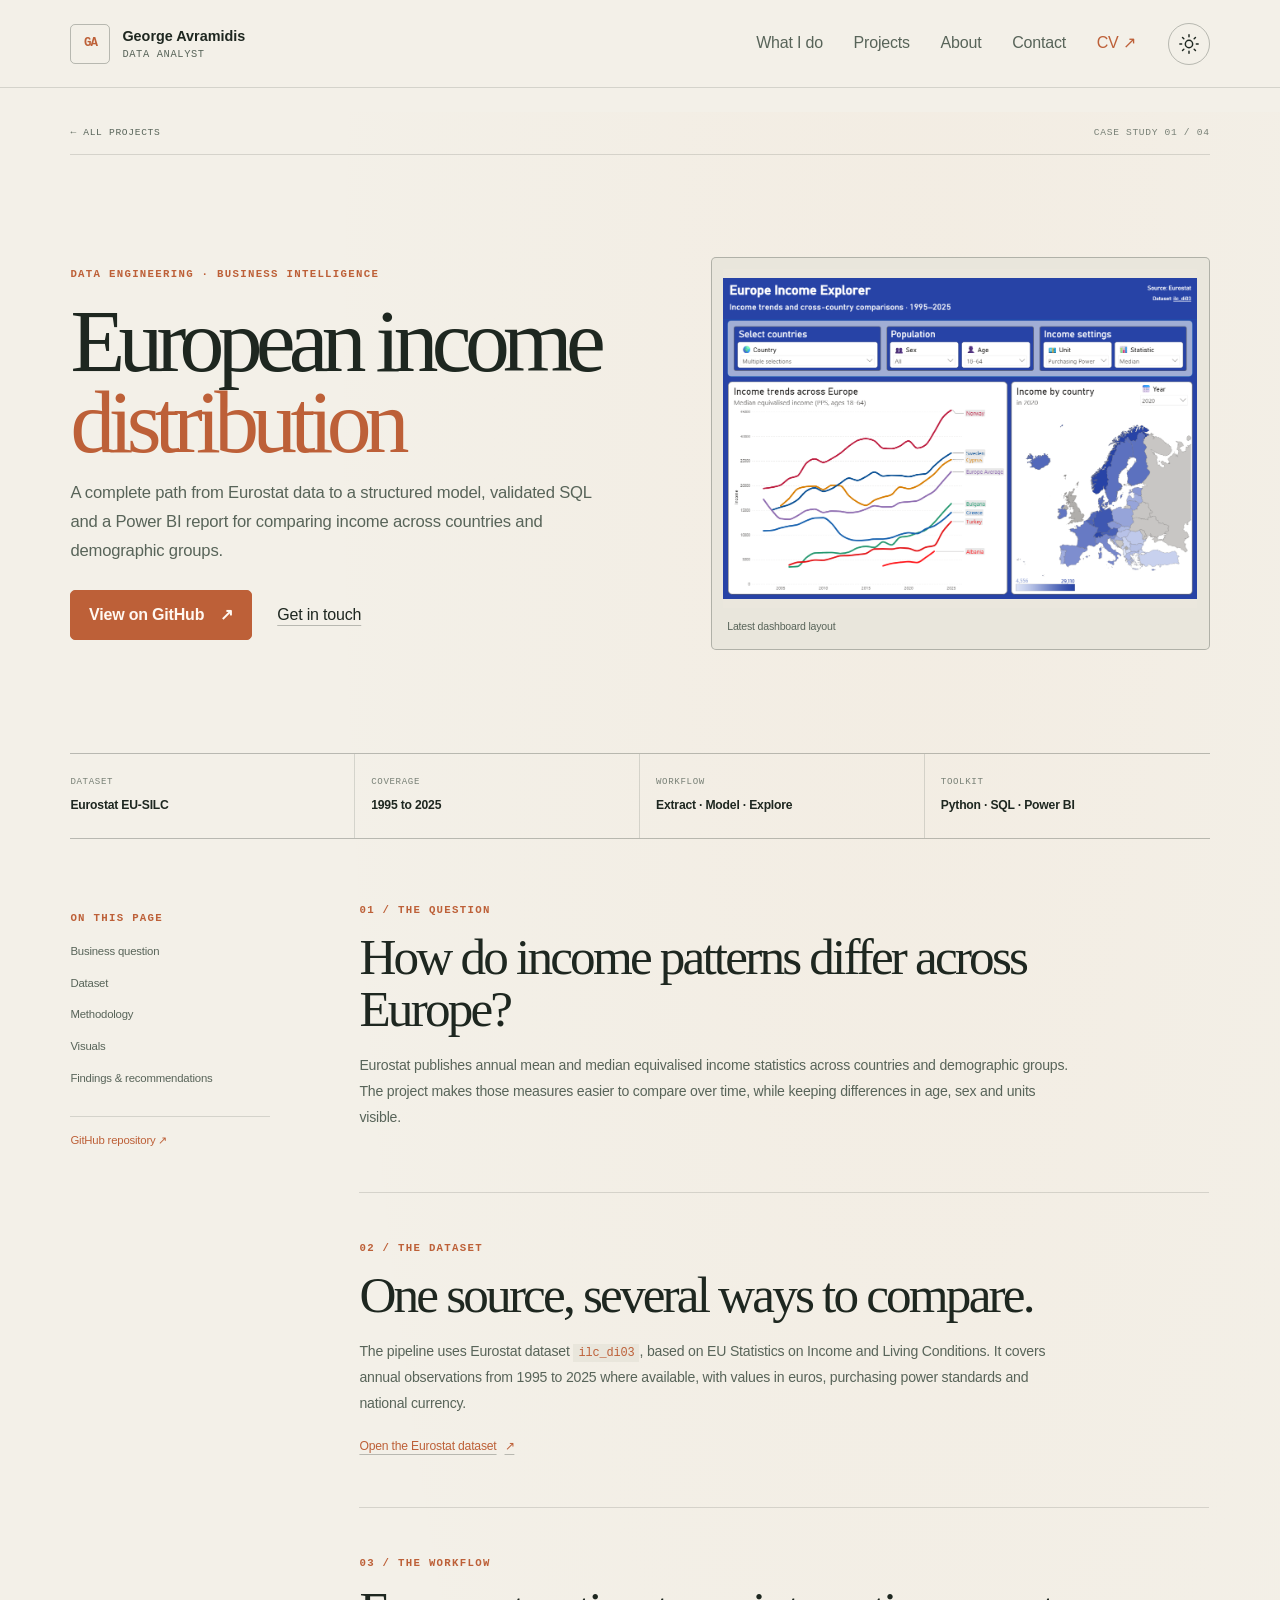
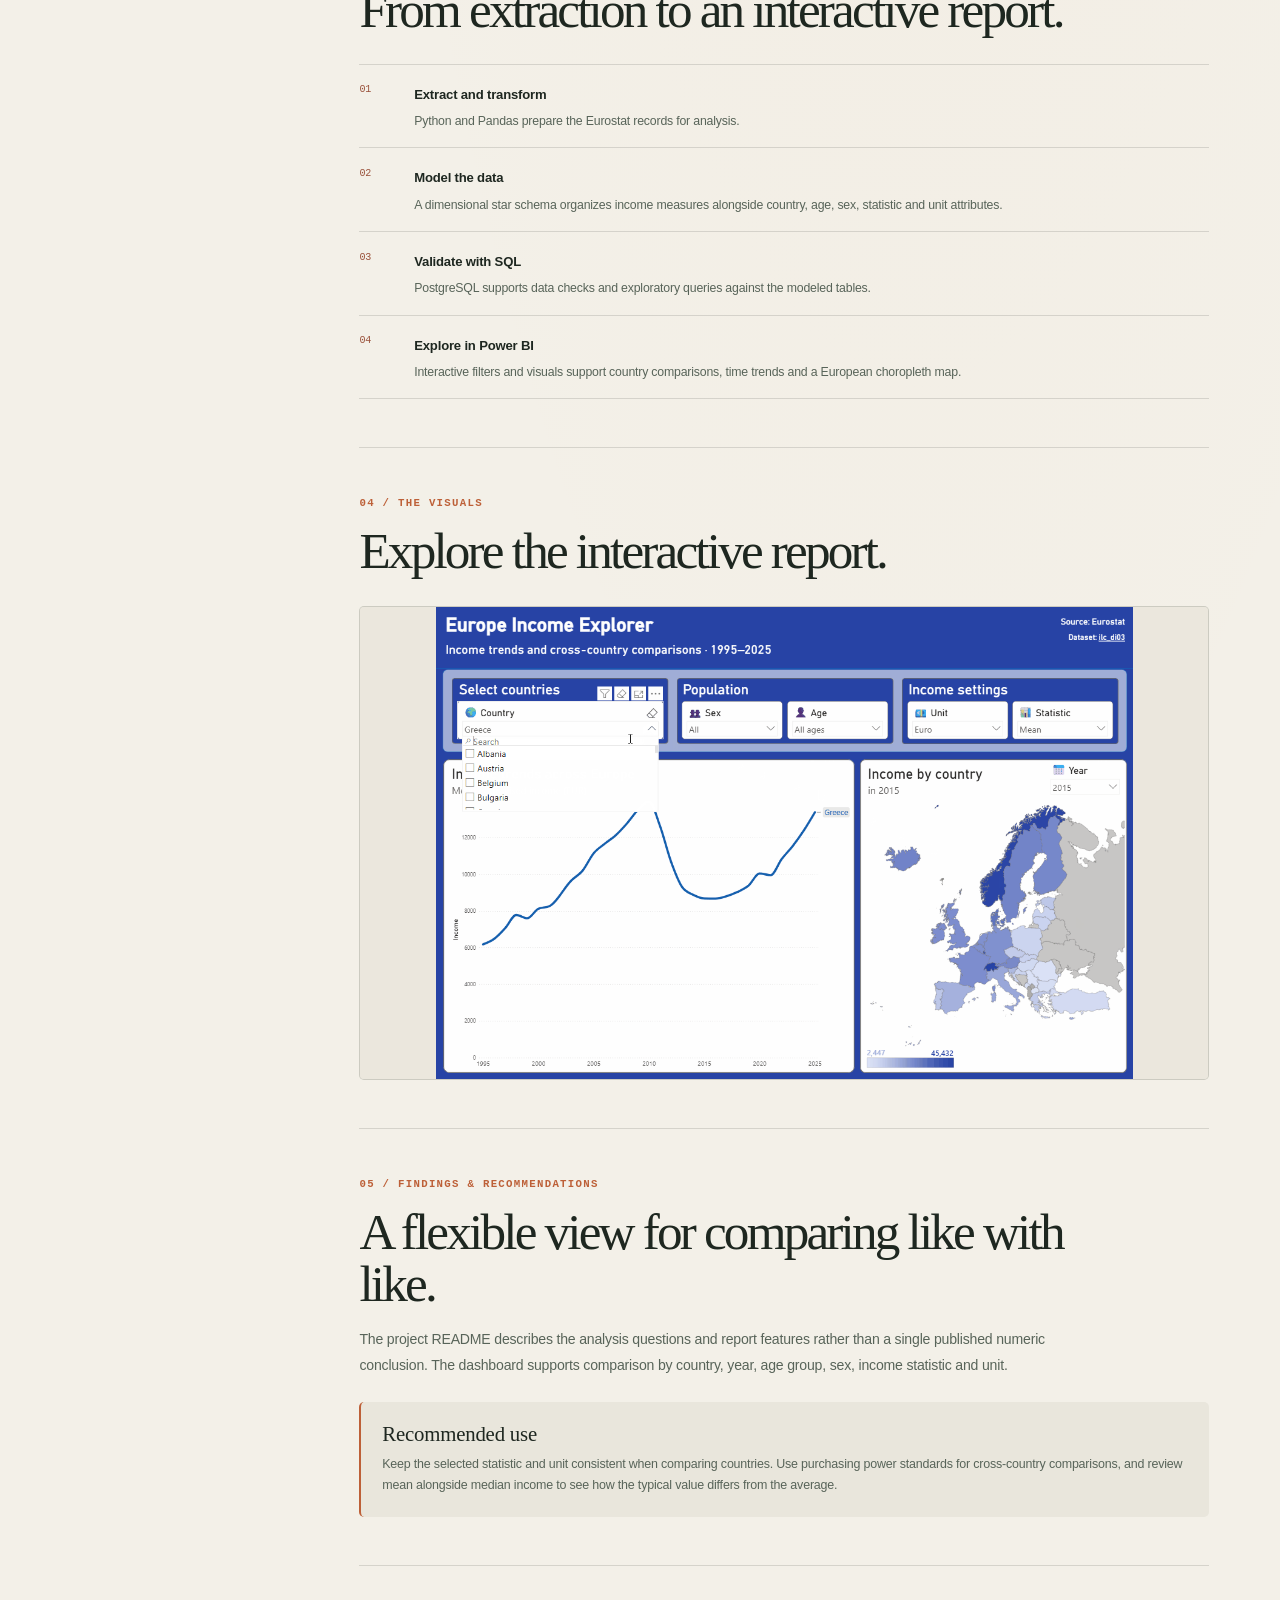
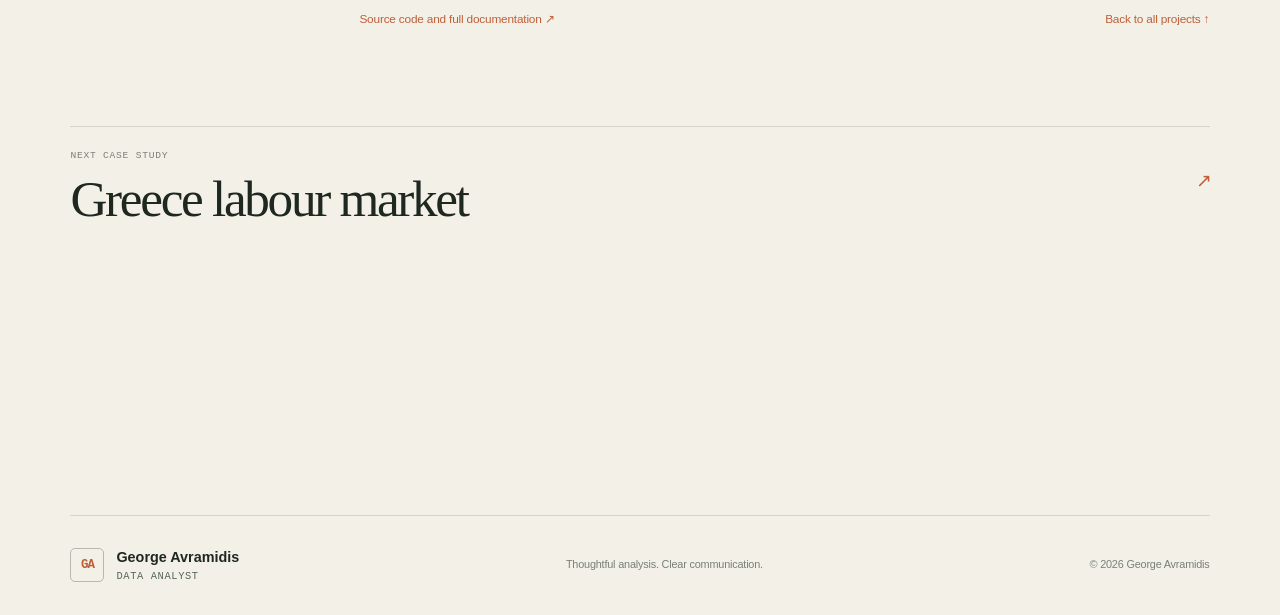
==== case-studies/eurostat-income-pipeline.html @ 1a84b3f6 "Standardize About section spacing" ====
<!doctype html>
<html lang="en" data-theme="dark">
<head>
  <meta charset="utf-8">
  <meta name="viewport" content="width=device-width, initial-scale=1">
  <meta name="theme-color" content="#151a17">
  <meta name="description" content="A Python, Pandas, PostgreSQL and Power BI workflow for exploring Eurostat income distribution data across Europe.">
  <title>European Income Distribution Pipeline | George Avramidis</title>
  <link rel="icon" href="../assets/favicon.svg?v=ga" type="image/svg+xml">
  <link rel="stylesheet" href="../styles.css?v=2026-11-26o">
  <script src="../script.js?v=2026-11-26c" defer></script>
</head>
<body>
  <a class="skip-link" href="#main">Skip to content</a>
  <header class="site-header">
    <a class="brand" href="../index.html" aria-label="George Avramidis home">
      <span class="brand-mark">GA</span><span class="brand-name">George Avramidis<span>Data Analyst</span></span>
    </a>
    <button class="nav-toggle" type="button" aria-expanded="false" aria-controls="site-nav" aria-label="Open navigation"><span></span><span></span></button>
    <nav class="site-nav" id="site-nav" aria-label="Main navigation">
      <a href="../index.html#what-i-do">What I do</a><a href="../index.html#projects">Projects</a><a href="../index.html#about">About</a><a href="../index.html#contact">Contact</a>
      <a class="nav-cv" href="../assets/George_Avramidis_CV.pdf?v=2026-11-26" target="_blank" rel="noopener">CV <span aria-hidden="true">↗</span></a>
    </nav>
    <button class="theme-toggle" type="button" aria-label="Switch to light theme" title="Switch theme"><svg class="theme-icon" viewBox="0 0 24 24" aria-hidden="true"><circle cx="12" cy="12" r="4"></circle><path d="M12 2v2m0 16v2M4.93 4.93l1.42 1.42m11.3 11.3 1.42 1.42M2 12h2m16 0h2M4.93 19.07l1.42-1.42m11.3-11.3 1.42-1.42"></path></svg></button>
  </header>
  <main id="main" class="case-page">
    <div class="case-crumb page-wrap"><a href="../index.html#projects">← All projects</a><span>Case study 01 / 04</span></div>
    <section class="case-hero page-wrap">
      <div class="case-title-block reveal">
        <p class="eyebrow">Data engineering · Business intelligence</p>
        <h1>European income<br><span>distribution</span></h1>
        <p class="case-deck">A complete path from Eurostat data to a structured model, validated SQL and a Power BI report for comparing income across countries and demographic groups.</p>
        <div class="hero-actions">
          <a class="button button-primary" href="https://github.com/GeorgeAvramidis/eurostat-income-pipeline" target="_blank" rel="noopener noreferrer">View on GitHub <span aria-hidden="true">↗</span></a>
          <a class="text-link" href="../index.html#contact">Get in touch</a>
        </div>
      </div>
      <figure class="case-cover reveal">
        <img src="../assets/projects/eurostat/dashboard-current.png" alt="Latest static version of the European income distribution Power BI dashboard">
        <figcaption>Latest dashboard layout</figcaption>
      </figure>
    </section>
    <div class="case-facts page-wrap reveal">
      <div><span>Dataset</span><strong>Eurostat EU-SILC</strong></div>
      <div><span>Coverage</span><strong>1995 to 2025</strong></div>
      <div><span>Workflow</span><strong>Extract · Model · Explore</strong></div>
      <div><span>Toolkit</span><strong>Python · SQL · Power BI</strong></div>
    </div>
    <div class="case-layout page-wrap">
      <aside class="case-sidebar">
        <p class="detail-label">On this page</p>
        <a href="#question">Business question</a><a href="#dataset">Dataset</a><a href="#method">Methodology</a><a href="#visuals">Visuals</a><a href="#findings">Findings &amp; recommendations</a>
        <a class="sidebar-github" href="https://github.com/GeorgeAvramidis/eurostat-income-pipeline" target="_blank" rel="noopener noreferrer">GitHub repository ↗</a>
      </aside>
      <div class="case-content">
        <section class="case-section" id="question">
          <p class="eyebrow">01 / The question</p>
          <h2>How do income patterns differ across Europe?</h2>
          <p>Eurostat publishes annual mean and median equivalised income statistics across countries and demographic groups. The project makes those measures easier to compare over time, while keeping differences in age, sex and units visible.</p>
        </section>
        <section class="case-section" id="dataset">
          <p class="eyebrow">02 / The dataset</p>
          <h2>One source, several ways to compare.</h2>
          <p>The pipeline uses Eurostat dataset <code>ilc_di03</code>, based on EU Statistics on Income and Living Conditions. It covers annual observations from 1995 to 2025 where available, with values in euros, purchasing power standards and national currency.</p>
          <a class="inline-source" href="https://ec.europa.eu/eurostat/databrowser/view/ilc_di03/default/table?lang=en" target="_blank" rel="noopener noreferrer">Open the Eurostat dataset <span aria-hidden="true">↗</span></a>
        </section>
        <section class="case-section" id="method">
          <p class="eyebrow">03 / The workflow</p>
          <h2>From extraction to an interactive report.</h2>
          <ol class="method-list">
            <li><span>01</span><div><strong>Extract and transform</strong><p>Python and Pandas prepare the Eurostat records for analysis.</p></div></li>
            <li><span>02</span><div><strong>Model the data</strong><p>A dimensional star schema organizes income measures alongside country, age, sex, statistic and unit attributes.</p></div></li>
            <li><span>03</span><div><strong>Validate with SQL</strong><p>PostgreSQL supports data checks and exploratory queries against the modeled tables.</p></div></li>
            <li><span>04</span><div><strong>Explore in Power BI</strong><p>Interactive filters and visuals support country comparisons, time trends and a European choropleth map.</p></div></li>
          </ol>
        </section>
        <section class="case-section" id="visuals">
          <p class="eyebrow">04 / The visuals</p>
          <h2>Explore the interactive report.</h2>
          <div class="visual-grid">
            <figure class="visual-card visual-wide"><img src="../assets/projects/eurostat/dashboard-exploration.gif" alt="Animated preview of the interactive Eurostat income dashboard" loading="lazy"><figcaption>Power BI dashboard preview</figcaption></figure>
          </div>
        </section>
        <section class="case-section" id="findings">
          <p class="eyebrow">05 / Findings &amp; recommendations</p>
          <h2>A flexible view for comparing like with like.</h2>
          <p>The project README describes the analysis questions and report features rather than a single published numeric conclusion. The dashboard supports comparison by country, year, age group, sex, income statistic and unit.</p>
          <div class="insight-box">
            <h3>Recommended use</h3>
            <p>Keep the selected statistic and unit consistent when comparing countries. Use purchasing power standards for cross-country comparisons, and review mean alongside median income to see how the typical value differs from the average.</p>
          </div>
        </section>
        <div class="case-end-links"><a href="https://github.com/GeorgeAvramidis/eurostat-income-pipeline" target="_blank" rel="noopener noreferrer">Source code and full documentation <span aria-hidden="true">↗</span></a><a href="../index.html#projects">Back to all projects <span aria-hidden="true">↑</span></a></div>
      </div>
    </div>
    <section class="case-next page-wrap"><span>Next case study</span><a href="greece-labour-market.html">Greece labour market <b aria-hidden="true">↗</b></a></section>
  </main>
  <footer class="site-footer page-wrap"><a class="brand brand-footer" href="../index.html"><span class="brand-mark">GA</span><span class="brand-name">George Avramidis<span>Data Analyst</span></span></a><p>Thoughtful analysis. Clear communication.</p><span>© <span data-current-year>2026</span> George Avramidis</span></footer>
</body>
</html>
---- styles.css ----
@charset "UTF-8";

:root {
  color-scheme: dark;
  --bg: #151a17;
  --bg-soft: #1c221e;
  --surface: #202722;
  --surface-hover: #27312b;
  --line: rgba(231, 237, 223, 0.13);
  --line-strong: rgba(231, 237, 223, 0.25);
  --text: #f0f1e8;
  --muted: #a8b0a7;
  --quiet: #747e75;
  --accent: #f0a16b;
  --accent-ink: #2a170e;
  --warm: #e7a188;
  --display: Georgia, "Times New Roman", serif;
  --body: Inter, "Segoe UI", Arial, sans-serif;
  --mono: "SFMono-Regular", Consolas, "Liberation Mono", monospace;
  --page-width: 1240px;
  --gutter: clamp(1.25rem, 5.5vw, 5.5rem);
  --radius: 5px;
}

html[data-theme="light"] {
  color-scheme: light;
  --bg: #f3f0e8;
  --bg-soft: #ebe7dd;
  --surface: #e9e6dc;
  --surface-hover: #dfded1;
  --line: rgba(31, 40, 33, 0.14);
  --line-strong: rgba(31, 40, 33, 0.28);
  --text: #1e2720;
  --muted: #586459;
  --quiet: #788076;
  --accent: #bd6038;
  --accent-ink: #fff8f1;
  --warm: #9a523b;
}

* {
  box-sizing: border-box;
}

html {
  scroll-behavior: smooth;
  scroll-padding-top: 5rem;
  background: var(--bg);
}

body {
  min-width: 320px;
  margin: 0;
  background:
    radial-gradient(ellipse at 72% 8%, rgba(240, 161, 107, 0.045), transparent 38rem),
    var(--bg);
  color: var(--text);
  font: 400 16px/1.65 var(--body);
  letter-spacing: -0.012em;
  transition: background-color 180ms ease, color 180ms ease;
}

body,
button,
a {
  -webkit-tap-highlight-color: transparent;
}

a {
  color: inherit;
  text-decoration: none;
}

button {
  color: inherit;
  font: inherit;
}

img {
  display: block;
  max-width: 100%;
}

::selection {
  background: var(--accent);
  color: var(--accent-ink);
}

:focus-visible {
  outline: 2px solid var(--accent);
  outline-offset: 4px;
}

.page-wrap {
  width: min(100% - var(--gutter) * 2, var(--page-width));
  margin-inline: auto;
}

.skip-link {
  position: fixed;
  z-index: 30;
  top: 0.75rem;
  left: 0.75rem;
  padding: 0.65rem 1rem;
  transform: translateY(-160%);
  background: var(--accent);
  color: var(--accent-ink);
  font-weight: 700;
}

.skip-link:focus {
  transform: translateY(0);
}

.site-header {
  position: absolute;
  z-index: 10;
  top: 0;
  left: 0;
  display: flex;
  width: 100%;
  min-height: 88px;
  align-items: center;
  justify-content: space-between;
  padding: 0 var(--gutter);
  border-bottom: 1px solid var(--line);
}

.brand {
  display: inline-flex;
  align-items: center;
  gap: 0.75rem;
}

.brand-mark {
  display: grid;
  width: 40px;
  height: 40px;
  place-items: center;
  border: 1px solid var(--line-strong);
  color: var(--accent);
  font: 700 0.78rem/1 var(--mono);
  letter-spacing: -0.08em;
}

.brand-name {
  display: grid;
  font-size: 0.9rem;
  font-weight: 650;
  line-height: 1.25;
  letter-spacing: 0;
}

.brand-name span {
  margin-top: 0.2rem;
  color: var(--muted);
  font: 0.65rem/1.2 var(--mono);
  letter-spacing: 0.06em;
  text-transform: uppercase;
}

.site-nav {
  display: flex;
  align-items: center;
  gap: clamp(1.2rem, 2.4vw, 2.4rem);
  margin-left: auto;
  margin-right: 2rem;
}

.site-nav a {
  color: var(--muted);
  font-size: 1rem;
  transition: color 140ms ease;
}

.site-nav a:hover,
.site-nav a:focus-visible {
  color: var(--text);
}

.site-nav .nav-cv {
  color: var(--accent);
}

.theme-toggle,
.nav-toggle {
  display: grid;
  width: 42px;
  height: 42px;
  flex: 0 0 auto;
  place-items: center;
  border: 1px solid var(--line-strong);
  border-radius: 50%;
  background: transparent;
  cursor: pointer;
}

.theme-icon {
  width: 22px;
  height: 22px;
  fill: none;
  stroke: var(--text);
  stroke-linecap: round;
  stroke-width: 1.6;
}

.nav-toggle {
  display: none;
}

.hero {
  position: relative;
  display: grid;
  min-height: min(850px, 100svh);
  grid-template-columns: 1.05fr 0.95fr;
  align-items: center;
  gap: clamp(2rem, 7vw, 7rem);
  padding-top: 112px;
  padding-bottom: 76px;
}

.hero-copy {
  position: relative;
  z-index: 1;
  padding-bottom: 1rem;
}

.eyebrow,
.detail-label {
  margin: 0;
  color: var(--accent);
  font: 600 0.67rem/1.4 var(--mono);
  letter-spacing: 0.12em;
  text-transform: uppercase;
}

.hero .eyebrow {
  display: flex;
  align-items: center;
  gap: 0.65rem;
  font-size: 12px;
  letter-spacing: 0.02em;
}

.status-dot {
  width: 7px;
  height: 7px;
  border-radius: 50%;
  background: var(--accent);
  box-shadow: 0 0 0 4px color-mix(in srgb, var(--accent) 16%, transparent);
}

h1,
h2,
h3,
p {
  margin-top: 0;
}

.hero h1 {
  margin: 1.2rem 0 0.7rem;
  font: 500 clamp(4.4rem, 9vw, 8.6rem)/0.84 var(--display);
  letter-spacing: -0.08em;
}

.hero h1 span {
  color: var(--accent);
}

.hero-role {
  margin: 1.5rem 0 1rem;
  color: var(--muted);
  font-size: 17px;
}

.hero-role span {
  padding-inline: 0.4rem;
  color: var(--quiet);
}

.hero-intro {
  max-width: 470px;
  margin-bottom: 1.75rem;
  color: var(--muted);
  font-size: 20px;
  line-height: 1.75;
}

.hero-actions {
  display: flex;
  align-items: center;
  gap: 1.6rem;
  flex-wrap: wrap;
}

.button {
  display: inline-flex;
  min-height: 48px;
  align-items: center;
  justify-content: center;
  gap: 1rem;
  padding: 0.7rem 1.1rem;
  border: 1px solid var(--accent);
  border-radius: var(--radius);
  font-size: 0.82rem;
  font-weight: 650;
  transition: transform 160ms ease, background-color 160ms ease;
}

.button:hover {
  transform: translateY(-2px);
}

.button-primary {
  background: var(--accent);
  color: var(--accent-ink);
}

.button-primary:hover {
  background: color-mix(in srgb, var(--accent) 88%, white);
}

.hero-actions .button,
.hero-actions .text-link {
  font-size: 16px;
}

.text-link {
  color: var(--text);
  font-size: 0.83rem;
  text-decoration: underline;
  text-decoration-color: var(--line-strong);
  text-underline-offset: 5px;
}

.text-link span {
  color: var(--accent);
}

.hero-meta {
  display: flex;
  align-items: center;
  gap: 0.8rem;
  margin-top: 3rem;
  color: var(--quiet);
  font: 14px/1 var(--mono);
  letter-spacing: 0.08em;
  text-transform: uppercase;
}

.hero-meta i {
  width: 3px;
  height: 3px;
  border-radius: 50%;
  background: var(--warm);
}

.hero-visual {
  width: min(100%, 500px);
  justify-self: end;
  margin: 1rem 0 0;
  padding: 0.75rem;
  border: 1px solid var(--line-strong);
  background: color-mix(in srgb, var(--surface) 78%, transparent);
}

.hero-visual-head,
.hero-visual figcaption {
  display: flex;
  min-height: 36px;
  align-items: center;
  justify-content: space-between;
  padding-inline: 0.55rem;
  color: var(--muted);
  font: 14px/1.3 var(--mono);
  letter-spacing: 0.07em;
}

.hero-image-link {
  position: relative;
  display: block;
  overflow: hidden;
  background: var(--bg-soft);
}

.hero-image-link img {
  width: 100%;
  aspect-ratio: 1.25 / 1;
  object-fit: contain;
  background: var(--bg-soft);
  filter: saturate(0.83);
  transition: transform 450ms ease;
}

.hero-image-link:hover img {
  transform: scale(1.025);
}

.image-index {
  position: absolute;
  bottom: 0.85rem;
  left: 0.85rem;
  padding: 0.4rem 0.55rem;
  background: rgba(21, 26, 23, 0.86);
  color: #f0f1e8;
  font: 14px/1.4 var(--mono);
  letter-spacing: 0.08em;
}

.hero-visual figcaption {
  min-height: 43px;
  font-family: var(--body);
  font-size: 14px;
  letter-spacing: 0;
}

.hero-visual figcaption a {
  color: var(--accent);
  font-size: 1rem;
}

.scroll-cue {
  position: absolute;
  bottom: 30px;
  left: 0;
  display: flex;
  align-items: center;
  gap: 0.85rem;
  color: var(--quiet);
  font: 14px/1 var(--mono);
  letter-spacing: 0.08em;
  text-transform: uppercase;
}

.scroll-cue span:last-child {
  color: var(--accent);
  font-size: 14px;
}

.section {
  padding-block: clamp(5rem, 10vw, 9rem);
  border-top: 1px solid var(--line);
}

.section-heading {
  display: grid;
  max-width: 780px;
  grid-template-columns: 0.55fr 1.45fr;
  align-items: start;
  column-gap: 2rem;
  margin-bottom: 3.5rem;
}

.section-heading .eyebrow {
  padding-top: 0.9rem;
}

.services-heading {
  display: block;
  max-width: 780px;
}

.services-heading .eyebrow {
  margin-bottom: 0.9rem;
  padding-top: 0;
  font-size: 12px;
}

.services-heading .section-lead {
  max-width: 520px;
  grid-column: auto;
  margin: 0.9rem 0 0;
  font-size: 20px;
}

.section-heading h2,
.about-intro h2,
.contact-copy h2 {
  margin: 0;
  font: 500 clamp(2.8rem, 5.7vw, 5.1rem)/0.98 var(--display);
  letter-spacing: -0.065em;
}

.section-lead {
  max-width: 410px;
  grid-column: 2;
  margin: 1.25rem 0 0;
  color: var(--muted);
  font-size: 0.92rem;
}

.services-grid {
  display: grid;
  grid-template-columns: repeat(4, 1fr);
}

.section-services {
  border-top: 0;
}

.service-card {
  min-height: 270px;
  padding: 1.35rem 1.25rem 1.1rem;
  border-right: 1px solid var(--line);
}

.service-card:first-child {
  padding-left: 0;
}

.service-card:last-child {
  border-right: 0;
  padding-right: 0;
}

.service-number {
  color: var(--warm);
  font: 0.75rem/1 var(--mono);
}

.service-card h3 {
  min-height: 4rem;
  margin: 2.1rem 0 0.85rem;
  font-size: 30px;
  font-weight: 600;
  line-height: 1.35;
  letter-spacing: -0.035em;
}

.service-card p {
  max-width: 250px;
  min-height: 7rem;
  margin-bottom: 1.2rem;
  color: var(--muted);
  font-size: 20px;
  line-height: 1.7;
}

.service-tools {
  display: inline-block;
  color: var(--quiet);
  font: 14px/1.5 var(--mono);
  letter-spacing: 0.03em;
  text-transform: uppercase;
}

.section-projects {
  position: relative;
  background: var(--bg-soft);
  padding: clamp(1rem, 4vw, 3.4rem);
  border-radius: var(--radius);
}

.project-heading {
  max-width: none;
  grid-template-columns: 1.2fr 0.8fr;
  align-items: end;
}

.project-heading .eyebrow {
  margin-bottom: 1rem;
  font-size: 12px;
}

.project-heading h2 {
  max-width: 740px;
}

.project-heading .section-lead {
  grid-column: auto;
  margin: 0 0 0.4rem auto;
  font-size: 20px;
}

.project-filters {
  display: flex;
  gap: 0.55rem;
  flex-wrap: wrap;
  margin-bottom: 1.8rem;
}

.filter-button {
  min-height: 37px;
  padding: 0.4rem 0.75rem;
  border: 1px solid var(--line-strong);
  border-radius: var(--radius);
  background: transparent;
  color: var(--muted);
  cursor: pointer;
  font-size: 16px;
  transition: color 140ms ease, border-color 140ms ease, background 140ms ease;
}

.filter-button:hover,
.filter-button.is-active {
  border-color: var(--accent);
  background: var(--accent);
  color: var(--accent-ink);
}

.filter-button span {
  margin-left: 0.45rem;
  opacity: 0.72;
  font: 16px/1 var(--mono);
}

.projects-grid {
  display: grid;
  grid-template-columns: repeat(2, minmax(0, 1fr));
  gap: 1.1rem;
}

.project-card {
  overflow: hidden;
  border: 1px solid var(--line);
  background: var(--bg);
  transition: border-color 180ms ease, transform 180ms ease;
}

.project-card:hover {
  transform: translateY(-3px);
  border-color: var(--line-strong);
}

.project-card[hidden] {
  display: none;
}

.project-image {
  position: relative;
  display: block;
  overflow: hidden;
  background: var(--surface);
}

.project-image img {
  width: 100%;
  aspect-ratio: 1.85 / 1;
  object-fit: contain;
  background: var(--bg-soft);
  filter: saturate(0.88);
  transition: transform 400ms ease, filter 400ms ease;
}

.project-image:hover img {
  transform: scale(1.03);
  filter: saturate(1);
}

.project-image-label {
  position: absolute;
  bottom: 0.75rem;
  left: 0.75rem;
  padding: 0.34rem 0.5rem;
  background: rgba(21, 26, 23, 0.87);
  color: #f0f1e8;
  font: 0.54rem/1.3 var(--mono);
  letter-spacing: 0.08em;
}

.project-card-body {
  padding: 1.25rem 1.35rem 1.35rem;
}

.project-kicker {
  display: flex;
  justify-content: space-between;
  gap: 1rem;
  color: var(--quiet);
  font: 12px/1.4 var(--mono);
  letter-spacing: 0.06em;
  text-transform: uppercase;
}

.project-kicker span:first-child {
  color: var(--warm);
}

.project-card h3 {
  margin: 1rem 0 0.45rem;
  font: 500 30px/1.12 var(--display);
  letter-spacing: -0.04em;
}

.project-card h3 a:hover,
.card-link:hover {
  color: var(--accent);
}

.project-card-body > p {
  max-width: 520px;
  min-height: 3.4rem;
  margin-bottom: 1rem;
  color: var(--muted);
  font-size: 17px;
  line-height: 1.7;
}

.tag-list {
  display: flex;
  gap: 0.4rem;
  flex-wrap: wrap;
}

.tag-list span {
  padding: 0.27rem 0.48rem;
  border: 1px solid var(--line);
  color: var(--muted);
  font: 14px/1.3 var(--mono);
}

.card-link {
  display: inline-flex;
  align-items: center;
  gap: 0.55rem;
  margin-top: 1.25rem;
  color: var(--text);
  font-size: 16px;
  font-weight: 600;
}

.card-link span {
  color: var(--accent);
}

.section-about {
  --about-spacing: clamp(1.5rem, 3vw, 2.5rem);
  display: grid;
  grid-template-columns: 0.95fr 1.05fr;
  column-gap: clamp(2rem, 7vw, 7rem);
  row-gap: var(--about-spacing);
}

.about-intro h2 {
  max-width: 490px;
  margin-top: 1.1rem;
  font-size: clamp(2.7rem, 5vw, 4.7rem);
}

.about-copy {
  max-width: 520px;
  padding-top: 2.3rem;
  text-align: left;
}

@media (min-width: 681px) {
  .about-copy {
    width: calc(100% + 10px);
    max-width: none;
    margin-left: -10px;
  }
}

.about-copy p {
  margin-bottom: 0.7rem;
  color: var(--muted);
  font-size: 20px;
  line-height: 1.65;
}

.about-copy .text-link {
  display: inline-block;
  margin-top: 0.35rem;
  margin-left: 0;
  font-size: 1rem;
}

.section-about .eyebrow,
.section-about .detail-label {
  font-size: 0.75rem;
}

.about-details {
  grid-column: 1 / -1;
  display: grid;
  grid-template-columns: 0.82fr 1.18fr;
  gap: 2rem;
  margin-top: 0;
  padding-top: var(--about-spacing);
  border-top: 1px solid var(--line-strong);
}

.detail-block h3 {
  margin: 0.7rem 0 0.4rem;
  font: 500 30px/1.2 var(--display);
}

.detail-block > p:not(.detail-label) {
  margin-bottom: 0.35rem;
  color: var(--muted);
  font-size: 20px;
}

.detail-block > p > span {
  margin-left: 0.5rem;
  color: var(--quiet);
}

.detail-note {
  max-width: 400px;
  margin-top: 0.6rem;
  line-height: 1.6;
}

.detail-block > .detail-note {
  margin-bottom: 0;
}

.credential-list {
  display: grid;
  gap: 0.6rem;
  margin: 0.7rem 0 0;
  padding: 0;
  list-style: none;
}

.credential-list li {
  display: flex;
  align-items: baseline;
  justify-content: space-between;
  gap: 0.8rem;
  padding-bottom: 0.5rem;
  border-bottom: 1px solid var(--line);
}

.credential-list a {
  font-size: 20px;
}

.credential-list a:hover {
  color: var(--accent);
}

.credential-list a span {
  color: var(--accent);
}

.credential-list small {
  flex: 0 0 auto;
  color: var(--quiet);
  font: 14px/1.4 var(--mono);
  text-transform: uppercase;
}

.skills-strip {
  grid-column: 1 / -1;
  display: grid;
  grid-template-columns: 0.82fr 1.18fr;
  gap: 1.5rem;
  margin-top: 0;
  padding: 1.5rem;
  border: 1px solid var(--line);
  background: var(--bg-soft);
}

.skills-strip h3 {
  max-width: 360px;
  margin: 0.6rem 0 0;
  font: 500 30px/1.15 var(--display);
}

.skills-columns {
  display: grid;
  grid-template-columns: repeat(2, 1fr);
  gap: 0.9rem 1.25rem;
}

.skills-columns div {
  display: grid;
  gap: 0.3rem;
  align-content: start;
}

.skills-columns strong {
  color: var(--text);
  font-size: 25px;
}

.skills-columns span {
  color: var(--muted);
  font-size: 20px;
  line-height: 1.5;
}

.contact-panel {
  display: grid;
  grid-template-columns: 1fr 0.8fr;
  gap: clamp(2rem, 8vw, 8rem);
  padding-block: clamp(4rem, 8vw, 7.5rem);
  border-top: 1px solid var(--line);
}

.contact-copy h2 {
  max-width: 580px;
  margin: 1rem 0 1.8rem;
}

.contact-links {
  align-self: end;
}

.contact-links a {
  display: grid;
  grid-template-columns: 84px 1fr auto;
  gap: 0.8rem;
  align-items: center;
  padding: 0.8rem 0;
  border-bottom: 1px solid var(--line);
}

.contact-links a:first-child {
  border-top: 1px solid var(--line);
}

.contact-links a > span:first-child {
  color: var(--quiet);
  font: 0.59rem/1.4 var(--mono);
  letter-spacing: 0.06em;
  text-transform: uppercase;
}

.contact-label {
  display: inline-flex;
  align-items: center;
  gap: 0.4rem;
}

.contact-icon {
  width: 15px;
  height: 15px;
  flex: 0 0 15px;
  color: var(--accent);
}

.contact-links strong {
  overflow-wrap: anywhere;
  font-size: 0.75rem;
  font-weight: 550;
}

.contact-links a > span:last-child {
  color: var(--accent);
  font-size: 0.85rem;
}

.site-footer {
  display: flex;
  min-height: 100px;
  align-items: center;
  justify-content: space-between;
  gap: 1rem;
  margin-top: 14rem;
  border-top: 1px solid var(--line);
}

.brand-footer .brand-mark {
  width: 34px;
  height: 34px;
}

.site-footer > p,
.site-footer > span {
  margin: 0;
  color: var(--quiet);
  font-size: 0.68rem;
}

.case-crumb {
  display: flex;
  align-items: center;
  justify-content: space-between;
  gap: 1rem;
  margin-top: 112px;
  padding-block: 0.85rem;
  border-bottom: 1px solid var(--line);
  color: var(--quiet);
  font: 0.6rem/1.5 var(--mono);
  letter-spacing: 0.07em;
  text-transform: uppercase;
}

.case-crumb a {
  color: var(--muted);
}

.case-crumb a:hover {
  color: var(--accent);
}

.case-hero {
  display: grid;
  grid-template-columns: 1.05fr 0.95fr;
  align-items: center;
  gap: clamp(2rem, 7vw, 7rem);
  padding-block: clamp(3.5rem, 8vw, 7rem);
}

.case-title-block h1 {
  margin: 1.2rem 0 1rem;
  font: 500 clamp(3.5rem, 7vw, 6.4rem)/0.9 var(--display);
  letter-spacing: -0.075em;
}

.case-title-block h1 span {
  color: var(--accent);
}

.case-deck {
  max-width: 540px;
  margin-bottom: 1.5rem;
  color: var(--muted);
  font-size: clamp(0.95rem, 1.3vw, 1.1rem);
  line-height: 1.75;
}

.case-cover {
  margin: 0;
  padding: 0.7rem;
  border: 1px solid var(--line-strong);
  background: var(--surface);
}

.case-cover img {
  width: 100%;
  aspect-ratio: 1.4 / 1;
  object-fit: contain;
  background: var(--bg-soft);
}

.case-cover figcaption {
  padding: 0.65rem 0.25rem 0.15rem;
  color: var(--muted);
  font-size: 0.66rem;
}

.case-facts {
  display: grid;
  grid-template-columns: repeat(4, 1fr);
  border-top: 1px solid var(--line-strong);
  border-bottom: 1px solid var(--line-strong);
}

.case-facts div {
  display: grid;
  min-height: 84px;
  align-content: center;
  gap: 0.35rem;
  padding: 0.9rem 1rem;
  border-right: 1px solid var(--line);
}

.case-facts div:first-child {
  padding-left: 0;
}

.case-facts div:last-child {
  border-right: 0;
}

.case-facts span {
  color: var(--quiet);
  font: 0.57rem/1.4 var(--mono);
  letter-spacing: 0.07em;
  text-transform: uppercase;
}

.case-facts strong {
  font-size: 0.76rem;
  font-weight: 560;
}

.case-layout {
  display: grid;
  grid-template-columns: minmax(150px, 0.38fr) minmax(0, 1.62fr);
  gap: clamp(2rem, 7vw, 7rem);
  padding-block: 4rem 6rem;
}

.case-sidebar {
  position: sticky;
  top: 2rem;
  display: grid;
  align-content: start;
  gap: 0.8rem;
  height: fit-content;
  padding-top: 0.5rem;
}

.case-sidebar .detail-label {
  margin-bottom: 0.25rem;
}

.case-sidebar a {
  color: var(--muted);
  font-size: 0.71rem;
}

.case-sidebar a:hover {
  color: var(--accent);
}

.case-sidebar .sidebar-github {
  margin-top: 1rem;
  padding-top: 0.9rem;
  border-top: 1px solid var(--line);
  color: var(--accent);
}

.case-content {
  min-width: 0;
  max-width: 850px;
}

.case-section {
  padding-bottom: 3rem;
  margin-bottom: 3rem;
  border-bottom: 1px solid var(--line);
  scroll-margin-top: 2rem;
}

.case-section:last-of-type {
  margin-bottom: 2rem;
}

.case-section > .eyebrow {
  margin-bottom: 0.85rem;
}

.case-section h2 {
  max-width: 720px;
  margin-bottom: 1rem;
  font: 500 clamp(2rem, 4vw, 3.5rem)/1.02 var(--display);
  letter-spacing: -0.055em;
}

.case-section > p:not(.eyebrow) {
  max-width: 720px;
  color: var(--muted);
  font-size: 0.88rem;
  line-height: 1.85;
}

.case-section code {
  padding: 0.12rem 0.32rem;
  background: var(--surface);
  color: var(--accent);
  font: 0.85em var(--mono);
}

.inline-source {
  display: inline-flex;
  align-items: center;
  gap: 0.5rem;
  margin-top: 0.4rem;
  color: var(--accent);
  font-size: 0.76rem;
  text-decoration: underline;
  text-decoration-color: var(--line-strong);
  text-underline-offset: 4px;
}

.method-list {
  display: grid;
  gap: 0;
  margin: 1.7rem 0 0;
  padding: 0;
  border-top: 1px solid var(--line);
  list-style: none;
}

.method-list li {
  display: grid;
  grid-template-columns: 42px 1fr;
  gap: 0.8rem;
  padding: 1rem 0;
  border-bottom: 1px solid var(--line);
}

.method-list li > span {
  padding-top: 0.1rem;
  color: var(--warm);
  font: 0.63rem/1.5 var(--mono);
}

.method-list strong {
  font-size: 0.82rem;
}

.method-list p {
  margin: 0.25rem 0 0;
  color: var(--muted);
  font-size: 0.77rem;
  line-height: 1.65;
}

.visual-grid {
  display: grid;
  grid-template-columns: repeat(2, minmax(0, 1fr));
  gap: 0.85rem;
  margin-top: 1.8rem;
}

.visual-card {
  min-width: 0;
  overflow: hidden;
  margin: 0;
  border: 1px solid var(--line);
  background: var(--surface);
}

.visual-card img {
  width: 100%;
  height: 100%;
  max-height: 420px;
  aspect-ratio: 1.55 / 1;
  object-fit: contain;
  background: var(--bg-soft);
}

.visual-card figcaption {
  padding: 0.6rem 0.7rem;
  border-top: 1px solid var(--line);
  color: var(--muted);
  font-size: 0.65rem;
}

.visual-wide {
  grid-column: 1 / -1;
}

.visual-wide img {
  aspect-ratio: 1.95 / 1;
  max-height: 500px;
}

.icon-strip {
  display: flex;
  align-items: center;
  justify-content: center;
  gap: clamp(1rem, 4vw, 3rem);
  margin-top: 1rem;
  padding: 1.2rem;
  border: 1px solid var(--line);
  background: var(--surface);
}

.icon-strip img {
  width: clamp(42px, 8vw, 78px);
  height: clamp(42px, 8vw, 78px);
  object-fit: contain;
}

.insight-box {
  margin-top: 1.5rem;
  padding: 1.2rem 1.3rem;
  border-left: 2px solid var(--accent);
  background: var(--surface);
}

.insight-box h3 {
  margin-bottom: 0.45rem;
  font: 500 1.3rem/1.2 var(--display);
}

.insight-box p {
  margin-bottom: 0;
  color: var(--muted);
  font-size: 0.78rem;
  line-height: 1.75;
}

.metric-pair {
  display: grid;
  overflow: hidden;
  grid-template-columns: repeat(2, 1fr);
  gap: 1px;
  margin: 1.7rem 0;
  border: 1px solid var(--line);
  background: var(--line);
}

.metric-pair div {
  display: grid;
  gap: 0.5rem;
  padding: 1.25rem;
  background: var(--bg);
}

.metric-pair strong {
  color: var(--accent);
  font: 500 clamp(2.4rem, 5vw, 4rem)/1 var(--display);
  letter-spacing: -0.06em;
}

.metric-pair span {
  max-width: 240px;
  color: var(--muted);
  font-size: 0.7rem;
  line-height: 1.6;
}

.metric-triple {
  grid-template-columns: repeat(3, 1fr);
}

.metric-triple strong {
  font-size: clamp(1.8rem, 3.5vw, 2.8rem);
}

.brand-mark,
.hero-visual,
.project-card,
.project-image-label,
.tag-list span,
.skills-strip,
.site-nav,
.case-cover,
.visual-card,
.icon-strip,
.insight-box,
.metric-pair {
  border-radius: var(--radius);
}

.case-end-links {
  display: flex;
  justify-content: space-between;
  gap: 1rem;
  flex-wrap: wrap;
  padding-top: 0.8rem;
}

.case-end-links a {
  color: var(--accent);
  font-size: 0.74rem;
}

.case-next {
  display: grid;
  gap: 0.55rem;
  padding-block: 1.4rem 4rem;
  border-top: 1px solid var(--line);
}

.case-next > span {
  color: var(--quiet);
  font: 0.6rem/1.4 var(--mono);
  letter-spacing: 0.08em;
  text-transform: uppercase;
}

.case-next a {
  display: flex;
  justify-content: space-between;
  gap: 1rem;
  font: 500 clamp(1.8rem, 4vw, 3.4rem)/1.08 var(--display);
  letter-spacing: -0.045em;
}

.case-next a:hover {
  color: var(--accent);
}

.case-next b {
  color: var(--accent);
  font: 400 1.2rem/1 var(--body);
}

.sr-only {
  position: absolute;
  width: 1px;
  height: 1px;
  overflow: hidden;
  clip: rect(0, 0, 0, 0);
  white-space: nowrap;
  clip-path: inset(50%);
}

.reveal {
  opacity: 0;
  transform: translateY(18px);
  transition: opacity 550ms ease, transform 550ms ease;
}

.reveal.is-visible {
  opacity: 1;
  transform: none;
}

@media (max-width: 900px) {
  :root {
    --gutter: clamp(1.2rem, 4vw, 2.5rem);
  }

  .site-header {
    min-height: 76px;
  }

  .site-nav {
    gap: 1.2rem;
    margin-right: 1.2rem;
  }

  .hero {
    min-height: 730px;
    gap: 2.5rem;
  }

  .hero h1 {
    font-size: clamp(4.2rem, 10vw, 6.8rem);
  }

  .services-grid {
    grid-template-columns: repeat(2, 1fr);
  }

  .service-card {
    min-height: 240px;
    border-bottom: 0;
  }

  .service-card:nth-child(2) {
    border-right: 0;
    padding-right: 0;
  }

  .service-card:nth-child(3) {
    padding-left: 0;
  }

  .service-card:nth-child(n + 3) {
    border-bottom: 0;
  }

  .service-card p {
    min-height: 5.6rem;
  }

  .case-hero {
    gap: 2.5rem;
  }

  .case-layout {
    grid-template-columns: minmax(130px, 0.42fr) minmax(0, 1.58fr);
    gap: 2.2rem;
  }
}

@media (max-width: 680px) {
  :root {
    --gutter: 1.15rem;
  }

  body {
    font-size: 15px;
  }

  .site-header {
    position: absolute;
    min-height: 70px;
  }

  .brand-mark {
    width: 35px;
    height: 35px;
  }

  .brand-name {
    font-size: 0.78rem;
  }

  .nav-toggle {
    display: flex;
    width: 40px;
    height: 40px;
    flex-direction: column;
    justify-content: center;
    gap: 5px;
    margin-left: auto;
    border: 0;
  }

  .nav-toggle span {
    width: 19px;
    height: 1px;
    background: var(--text);
    transition: transform 160ms ease;
  }

  .nav-toggle[aria-expanded="true"] span:first-child {
    transform: translateY(3px) rotate(45deg);
  }

  .nav-toggle[aria-expanded="true"] span:last-child {
    transform: translateY(-3px) rotate(-45deg);
  }

  .theme-toggle {
    width: 37px;
    height: 37px;
    margin-left: 0.35rem;
  }

  .site-nav {
    position: absolute;
    top: 69px;
    right: var(--gutter);
    left: var(--gutter);
    display: none;
    align-items: stretch;
    gap: 0;
    margin: 0;
    padding: 0.45rem 1rem;
    border: 1px solid var(--line-strong);
    background: var(--bg-soft);
  }

  .site-nav.is-open {
    display: grid;
  }

  .site-nav a {
    padding: 0.8rem 0;
    border-bottom: 1px solid var(--line);
  }

  .site-nav a:last-child {
    border-bottom: 0;
  }

  .hero {
    min-height: unset;
    grid-template-columns: 1fr;
    gap: 2.4rem;
    padding-top: 130px;
    padding-bottom: 72px;
  }

  .hero h1 {
    margin-top: 1.1rem;
    font-size: clamp(4.4rem, 18vw, 7.4rem);
  }

  .hero-intro {
    max-width: 540px;
  }

  .hero-meta {
    margin-top: 2rem;
  }

  .hero-visual {
    width: 100%;
    justify-self: stretch;
    margin: 0;
  }

  .hero-image-link img {
    aspect-ratio: 1.2 / 1;
  }

  .scroll-cue {
    bottom: 22px;
  }

  .section {
    padding-block: 4.5rem;
  }

  .section-heading,
  .project-heading {
    display: block;
    margin-bottom: 2.2rem;
  }

  .section-heading .eyebrow {
    margin-bottom: 0.8rem;
    padding: 0;
  }

  .section-heading h2,
  .about-intro h2,
  .contact-copy h2 {
    font-size: clamp(2.8rem, 13vw, 4rem);
  }

  .section-lead,
  .project-heading .section-lead {
    margin: 0.9rem 0 0;
    font-size: 0.84rem;
  }

  .project-heading .section-lead {
    font-size: 20px;
  }

  .services-grid {
    grid-template-columns: 1fr;
  }

  .service-card,
  .service-card:first-child,
  .service-card:nth-child(3),
  .service-card:last-child {
    min-height: 0;
    padding: 1.2rem 0;
    border-right: 0;
    border-bottom: 0;
  }

  .service-card h3 {
    min-height: 0;
    margin: 1rem 0 0.5rem;
  }

  .service-card p {
    max-width: 470px;
    min-height: 0;
    margin-bottom: 0.8rem;
  }

  .projects-grid {
    grid-template-columns: 1fr;
    gap: 0.9rem;
  }

  .project-card-body {
    padding: 1rem;
  }

  .project-card-body > p {
    min-height: 0;
  }

  .section-about {
    --about-spacing: 1.2rem;
    grid-template-columns: 1fr;
    gap: var(--about-spacing);
  }

  .about-copy {
    padding-top: 0;
  }

  .about-details,
  .skills-strip {
    grid-column: 1;
    grid-template-columns: 1fr;
    gap: 1.25rem;
  }

  .skills-strip {
    margin-top: 0;
    padding: 1.25rem;
  }

  .skills-columns {
    grid-template-columns: 1fr;
    gap: 0.75rem;
  }

  .contact-panel {
    grid-template-columns: 1fr;
    gap: 2.6rem;
    padding-block: 4rem;
  }

  .section-projects {
    padding: clamp(1rem, 4vw, 3.4rem);
  }

  .contact-links a {
    grid-template-columns: 96px minmax(0, 1fr) auto;
    gap: 0.5rem;
  }

  .site-footer {
    min-height: 130px;
    flex-wrap: wrap;
    justify-content: flex-start;
    margin-top: 4rem;
    padding-block: 1.2rem;
  }

  .site-footer > p {
    display: none;
  }

  .site-footer > span {
    margin-left: auto;
  }

  .case-crumb {
    margin-top: 91px;
    font-size: 0.52rem;
  }

  .case-hero {
    grid-template-columns: 1fr;
    gap: 2rem;
    padding-block: 3.3rem 2.6rem;
  }

  .case-title-block h1 {
    font-size: clamp(3.3rem, 14vw, 5.2rem);
  }

  .case-cover img {
    aspect-ratio: 1.28 / 1;
  }

  .case-facts {
    grid-template-columns: repeat(2, 1fr);
  }

  .case-facts div:nth-child(2) {
    border-right: 0;
  }

  .case-facts div:nth-child(n + 3) {
    border-top: 1px solid var(--line);
  }

  .case-facts div:first-child {
    padding-left: 0.6rem;
  }

  .case-layout {
    grid-template-columns: 1fr;
    gap: 2.5rem;
    padding-block: 2.5rem 4rem;
  }

  .case-sidebar {
    position: static;
    display: flex;
    align-items: center;
    gap: 0.65rem 1rem;
    flex-wrap: wrap;
    padding: 0 0 1rem;
    border-bottom: 1px solid var(--line);
  }

  .case-sidebar .detail-label {
    width: 100%;
  }

  .case-sidebar a {
    font-size: 0.65rem;
  }

  .case-sidebar .sidebar-github {
    margin-top: 0;
    padding: 0;
    border: 0;
  }

  .case-section {
    padding-bottom: 2.2rem;
    margin-bottom: 2.2rem;
  }
}

@media (max-width: 420px) {
  .visual-grid,
  .metric-pair,
  .metric-triple {
    grid-template-columns: 1fr;
  }

  .visual-wide {
    grid-column: auto;
  }

  .case-facts strong {
    font-size: 0.69rem;
  }
}

@media (prefers-reduced-motion: reduce) {
  html {
    scroll-behavior: auto;
  }

  *,
  *::before,
  *::after {
    scroll-behavior: auto !important;
    animation-duration: 0.01ms !important;
    animation-iteration-count: 1 !important;
    transition-duration: 0.01ms !important;
  }

  .reveal {
    opacity: 1;
    transform: none;
  }
}
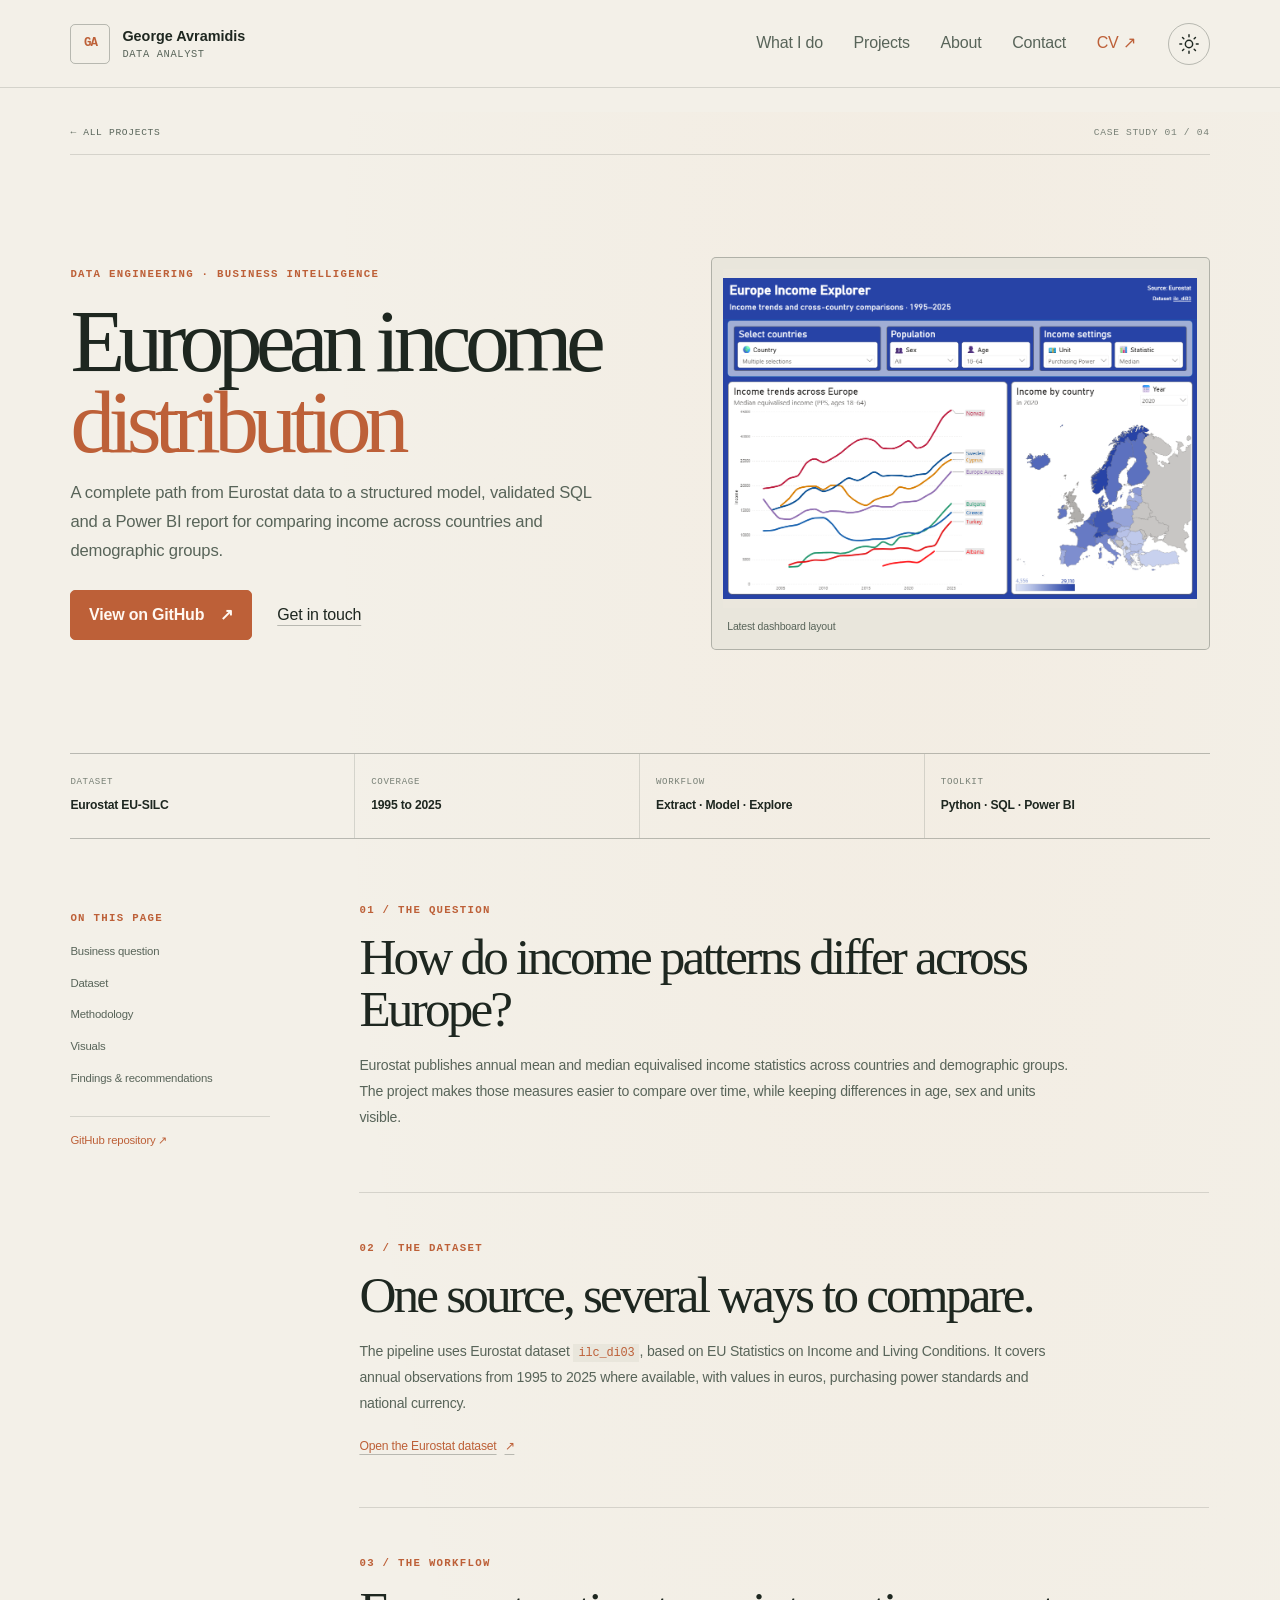
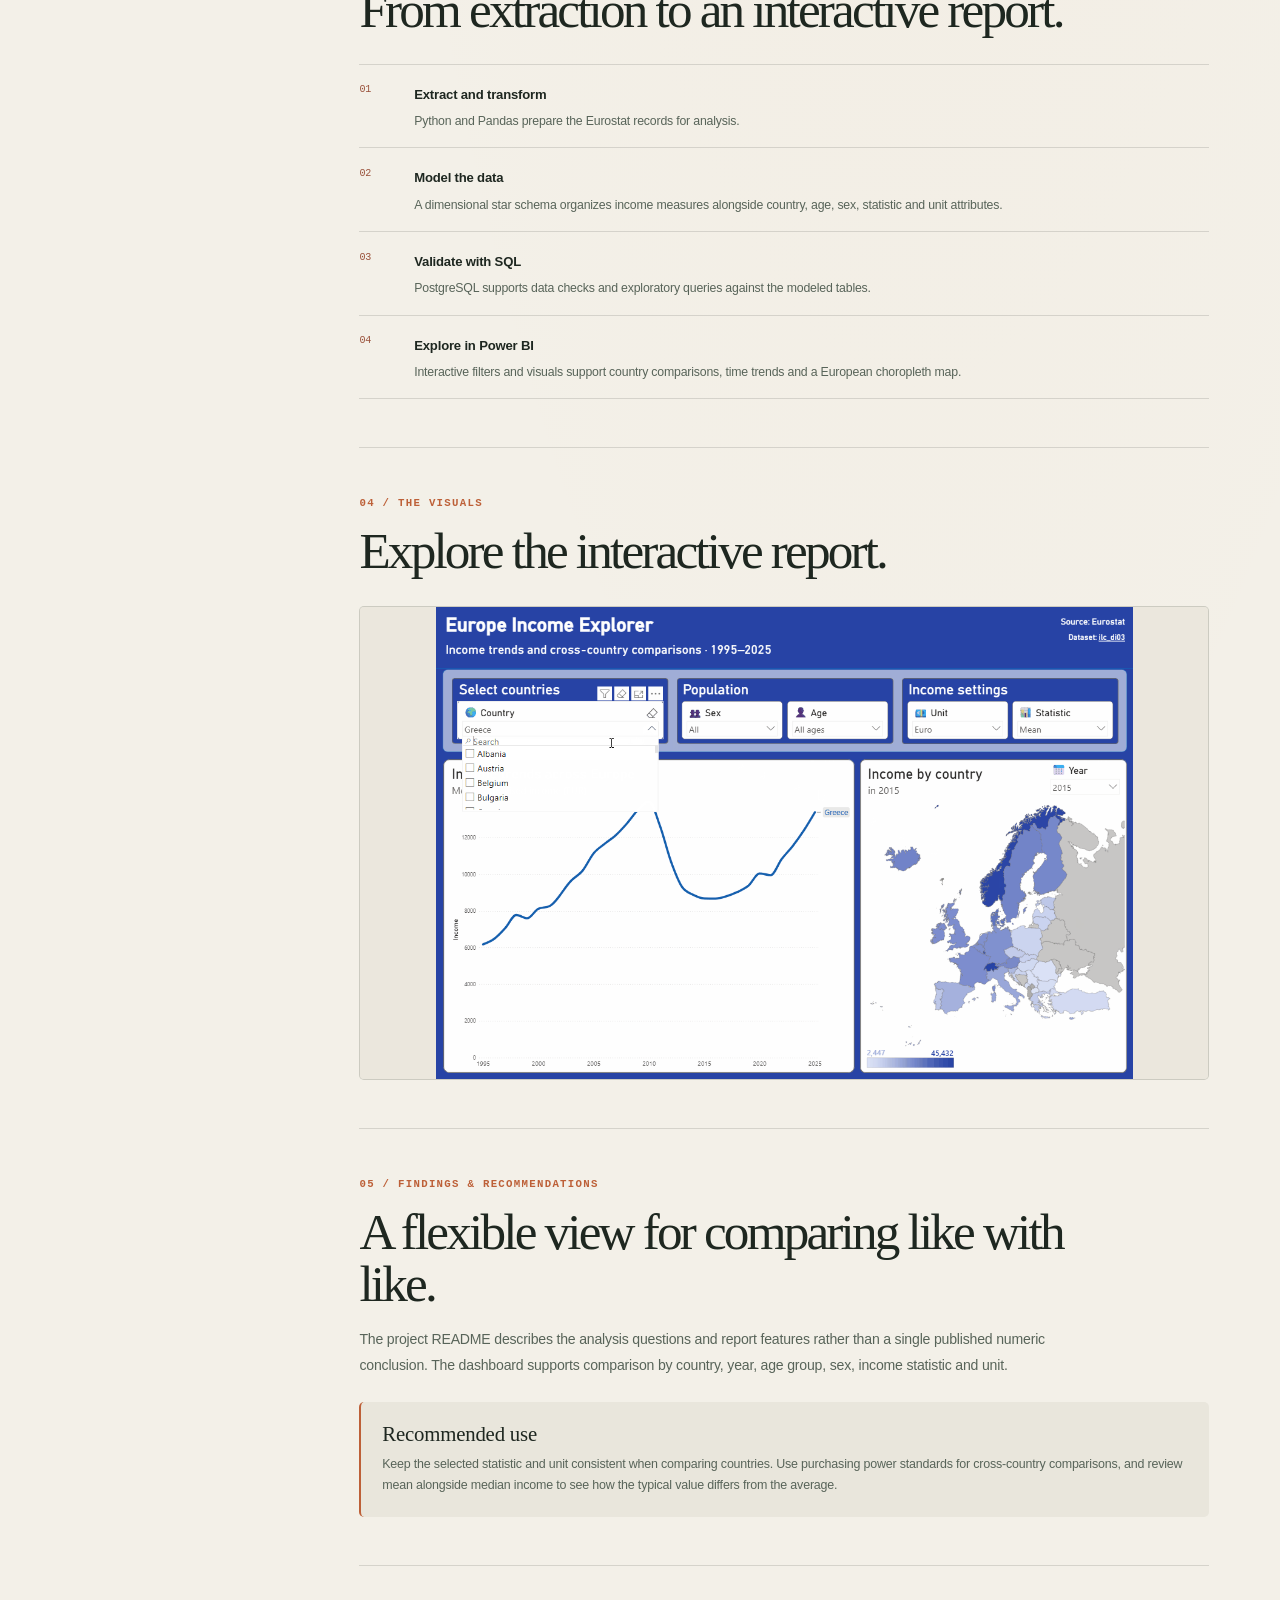
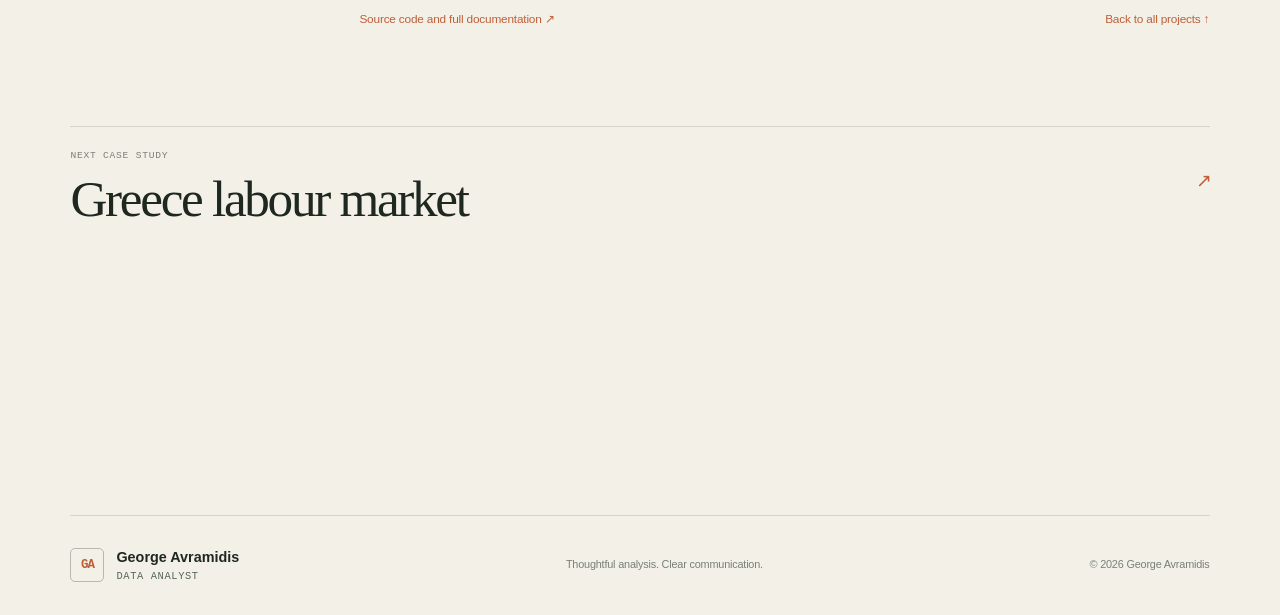
==== commit 4041b974: "Fix mobile contact row wrapping" ====
--- a/case-studies/eurostat-income-pipeline.html
+++ b/case-studies/eurostat-income-pipeline.html
@@ -7,7 +7,7 @@
   <meta name="description" content="A Python, Pandas, PostgreSQL and Power BI workflow for exploring Eurostat income distribution data across Europe.">
   <title>European Income Distribution Pipeline | George Avramidis</title>
   <link rel="icon" href="../assets/favicon.svg?v=ga" type="image/svg+xml">
-  <link rel="stylesheet" href="../styles.css?v=2026-11-26o">
+  <link rel="stylesheet" href="../styles.css?v=2026-11-27q">
   <script src="../script.js?v=2026-11-26c" defer></script>
 </head>
 <body>
--- a/styles.css
+++ b/styles.css
@@ -19,6 +19,7 @@
   --mono: "SFMono-Regular", Consolas, "Liberation Mono", monospace;
   --page-width: 1240px;
   --gutter: clamp(1.25rem, 5.5vw, 5.5rem);
+  --contact-spacing: clamp(2rem, 4vw, 3.5rem);
   --radius: 5px;
 }
 
@@ -729,6 +730,7 @@
   grid-template-columns: 0.95fr 1.05fr;
   column-gap: clamp(2rem, 7vw, 7rem);
   row-gap: var(--about-spacing);
+  padding-bottom: var(--contact-spacing);
 }
 
 .about-intro h2 {
@@ -887,7 +889,12 @@
   grid-template-columns: 1fr 0.8fr;
   gap: clamp(2rem, 8vw, 8rem);
   padding-block: clamp(4rem, 8vw, 7.5rem);
+  padding-top: var(--contact-spacing);
   border-top: 1px solid var(--line);
+}
+
+.contact-copy > .eyebrow {
+  font-size: 12px;
 }
 
 .contact-copy h2 {
@@ -895,13 +902,17 @@
   margin: 1rem 0 1.8rem;
 }
 
+.contact-copy .button {
+  font-size: 16px;
+}
+
 .contact-links {
   align-self: end;
 }
 
 .contact-links a {
   display: grid;
-  grid-template-columns: 84px 1fr auto;
+  grid-template-columns: 112px minmax(0, 1fr) auto;
   gap: 0.8rem;
   align-items: center;
   padding: 0.8rem 0;
@@ -914,7 +925,7 @@
 
 .contact-links a > span:first-child {
   color: var(--quiet);
-  font: 0.59rem/1.4 var(--mono);
+  font: 14px/1.4 var(--mono);
   letter-spacing: 0.06em;
   text-transform: uppercase;
 }
@@ -926,15 +937,16 @@
 }
 
 .contact-icon {
-  width: 15px;
-  height: 15px;
-  flex: 0 0 15px;
+  width: 14px;
+  height: 14px;
+  flex: 0 0 14px;
   color: var(--accent);
 }
 
 .contact-links strong {
   overflow-wrap: anywhere;
-  font-size: 0.75rem;
+  font-size: 14px;
+  line-height: 1.4;
   font-weight: 550;
 }
 
@@ -1636,6 +1648,7 @@
     --about-spacing: 1.2rem;
     grid-template-columns: 1fr;
     gap: var(--about-spacing);
+    padding-bottom: var(--contact-spacing);
   }
 
   .about-copy {
@@ -1662,7 +1675,8 @@
   .contact-panel {
     grid-template-columns: 1fr;
     gap: 2.6rem;
-    padding-block: 4rem;
+    padding-top: var(--contact-spacing);
+    padding-bottom: 4rem;
   }
 
   .section-projects {
@@ -1670,8 +1684,18 @@
   }
 
   .contact-links a {
-    grid-template-columns: 96px minmax(0, 1fr) auto;
+    grid-template-columns: 92px minmax(0, 1fr) auto;
     gap: 0.5rem;
+  }
+
+  .contact-links a > span:first-child {
+    font-size: 12px;
+  }
+
+  .contact-icon {
+    width: 12px;
+    height: 12px;
+    flex-basis: 12px;
   }
 
   .site-footer {
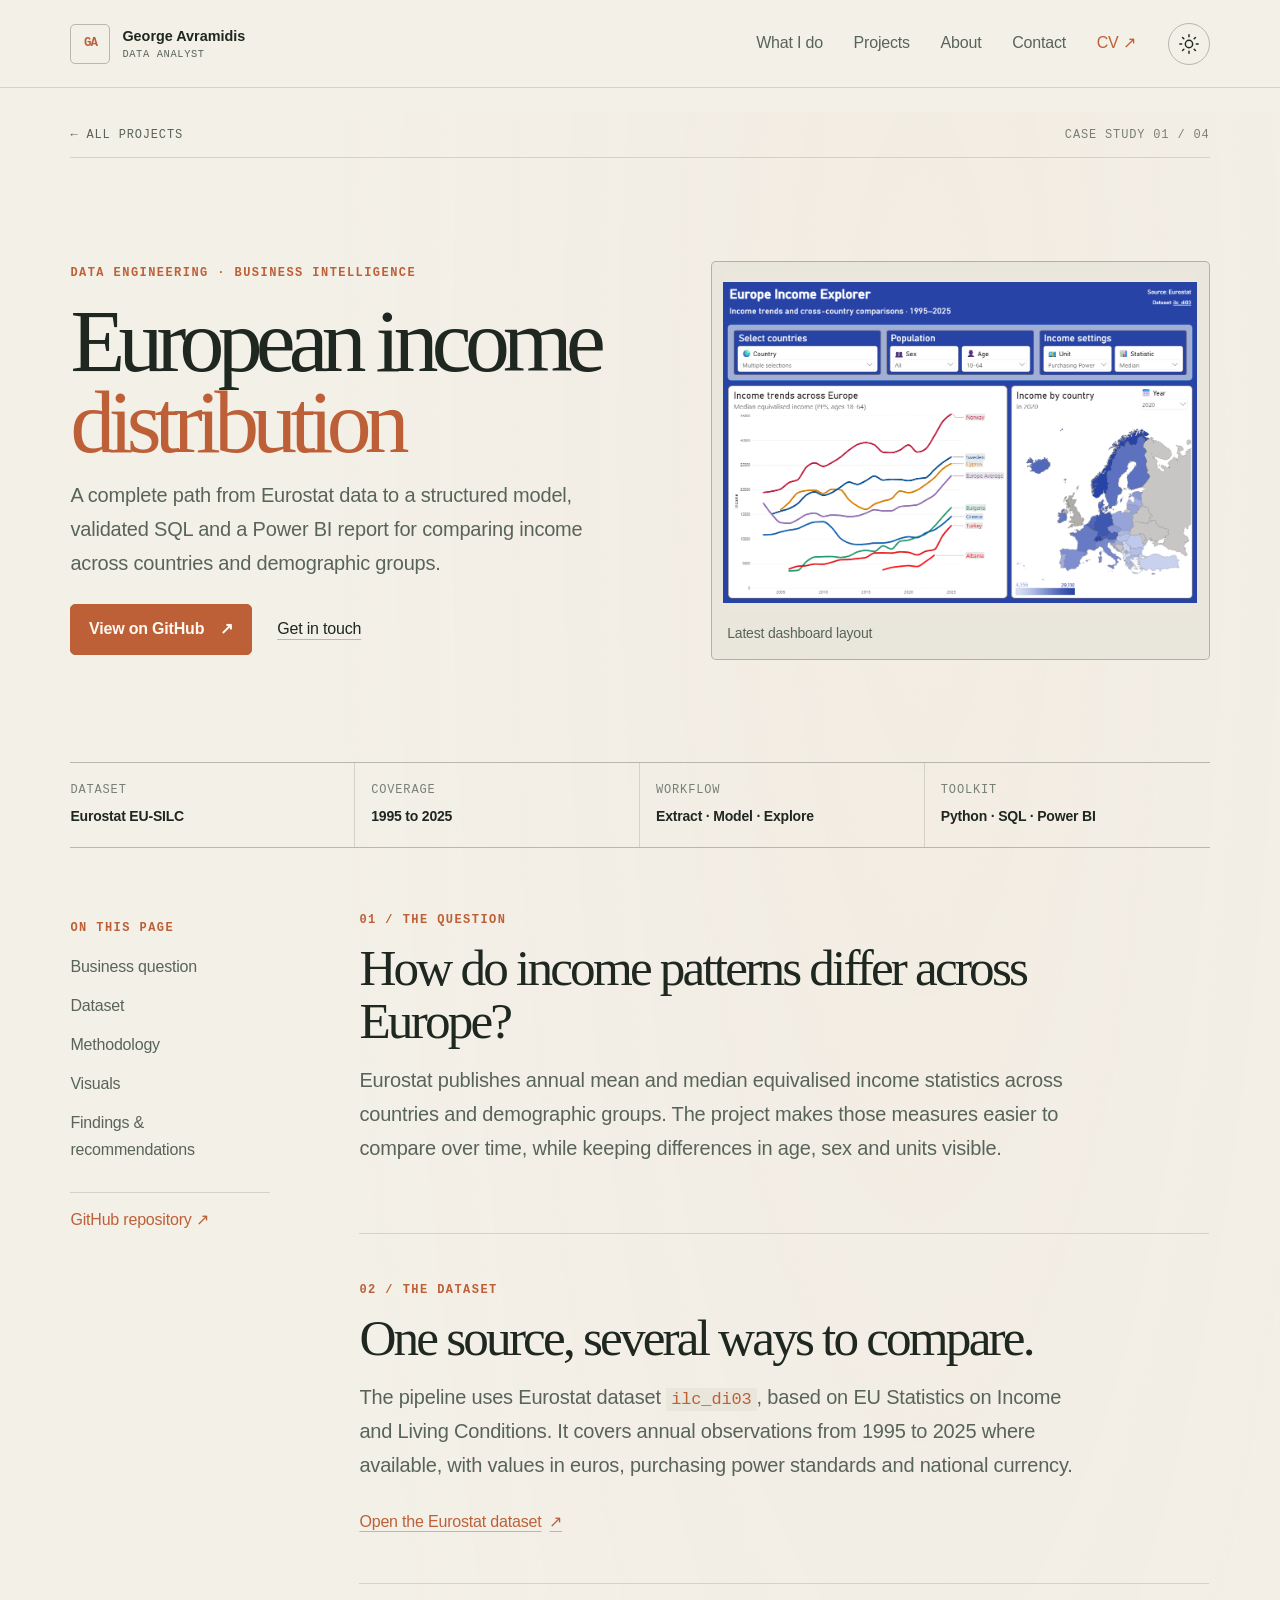
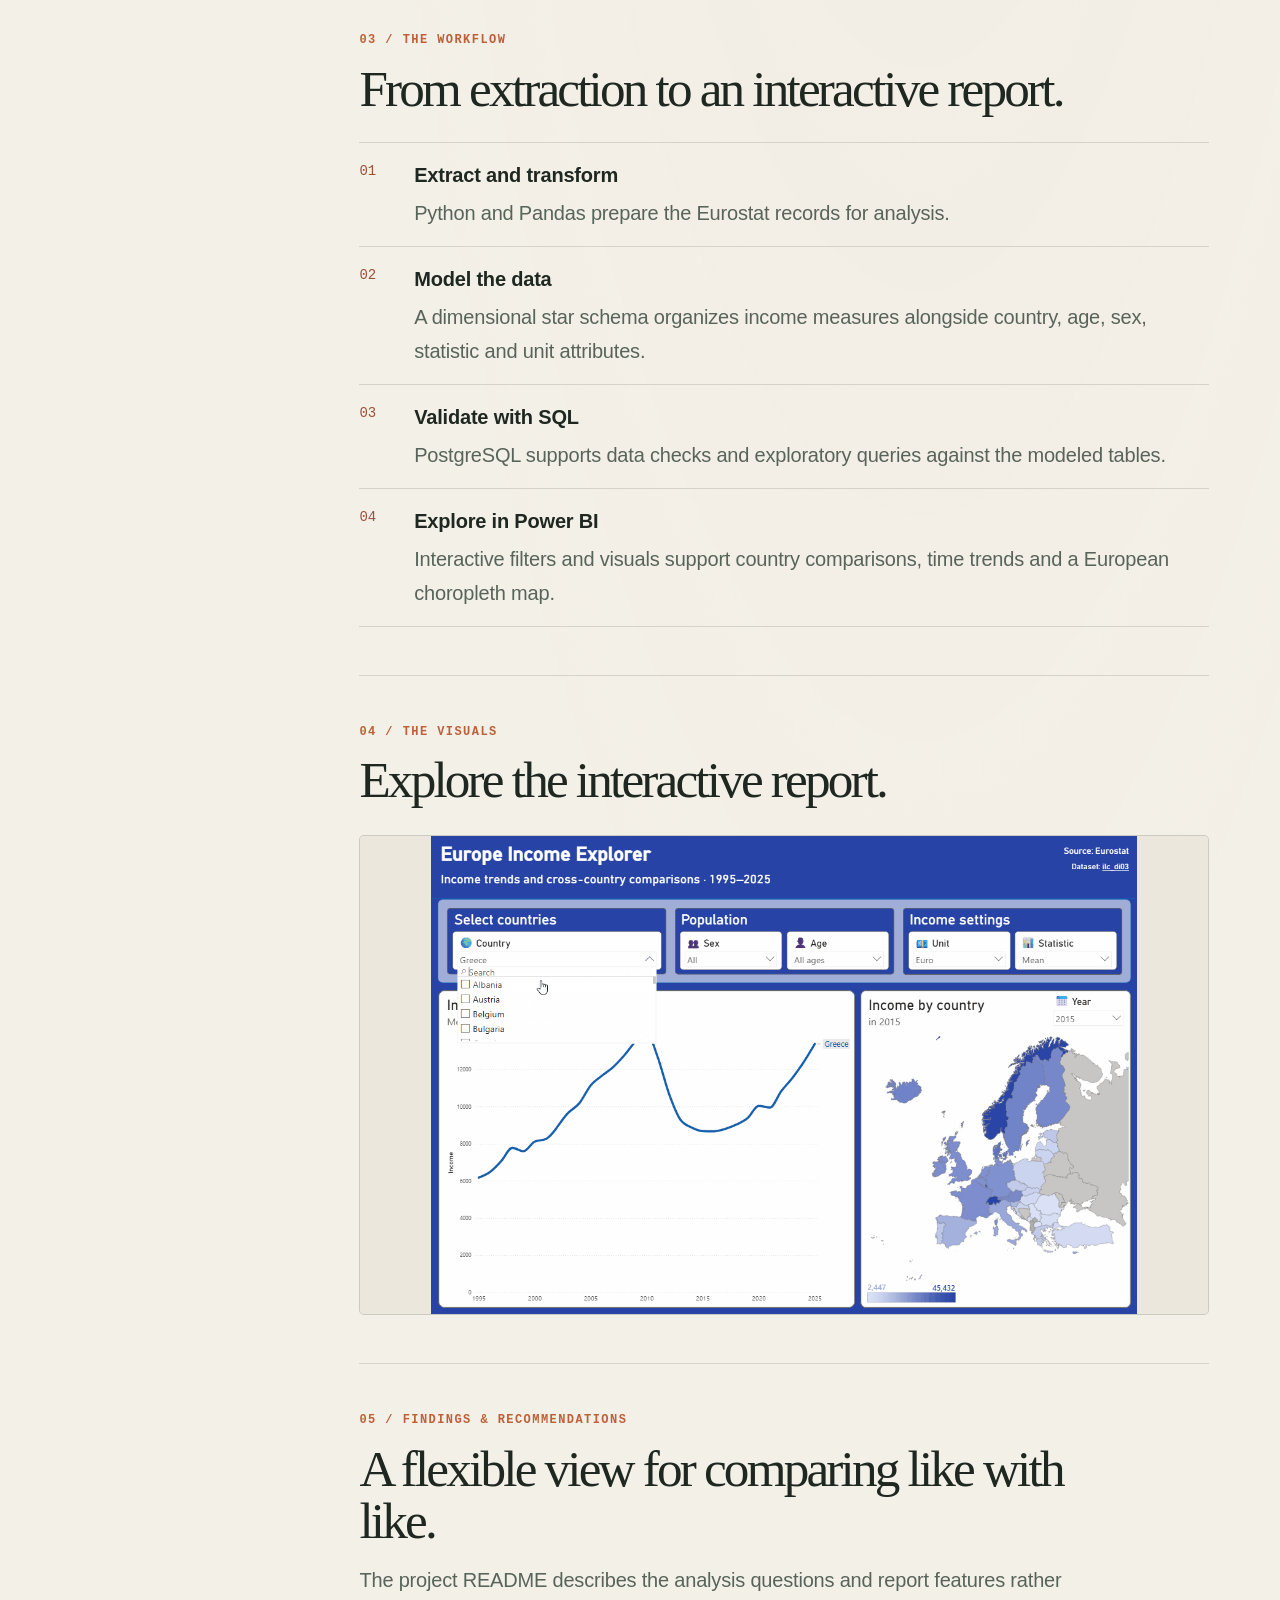
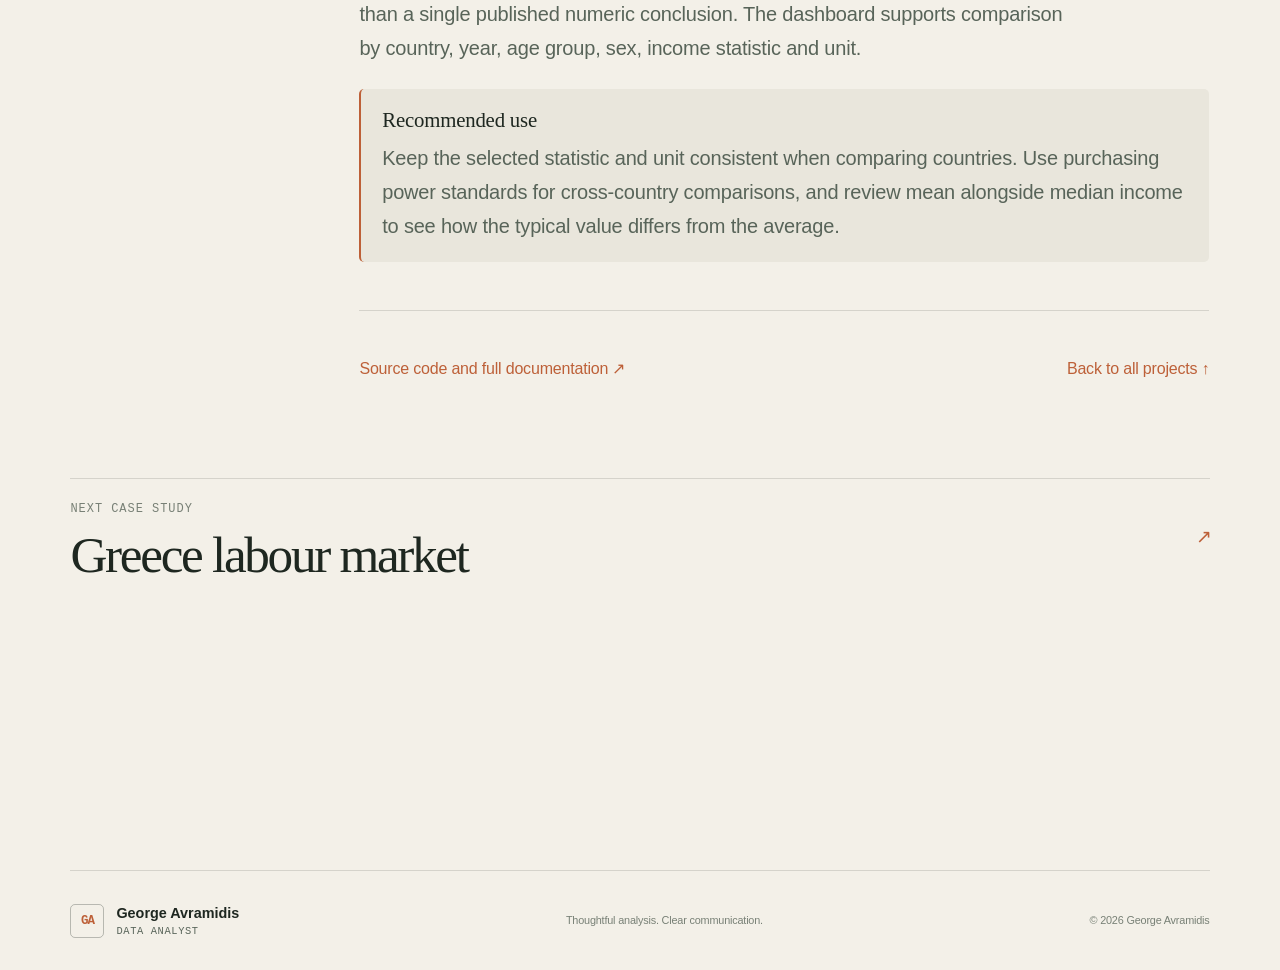
==== commit 40ab6cdf: "Align case study typography and navigation" ====
--- a/case-studies/eurostat-income-pipeline.html
+++ b/case-studies/eurostat-income-pipeline.html
@@ -7,8 +7,8 @@
   <meta name="description" content="A Python, Pandas, PostgreSQL and Power BI workflow for exploring Eurostat income distribution data across Europe.">
   <title>European Income Distribution Pipeline | George Avramidis</title>
   <link rel="icon" href="../assets/favicon.svg?v=ga" type="image/svg+xml">
-  <link rel="stylesheet" href="../styles.css?v=2026-11-27q">
-  <script src="../script.js?v=2026-11-26c" defer></script>
+  <link rel="stylesheet" href="../styles.css?v=2026-11-27r">
+  <script src="../script.js?v=2026-11-27d" defer></script>
 </head>
 <body>
   <a class="skip-link" href="#main">Skip to content</a>
--- a/styles.css
+++ b/styles.css
@@ -986,7 +986,7 @@
   padding-block: 0.85rem;
   border-bottom: 1px solid var(--line);
   color: var(--quiet);
-  font: 0.6rem/1.5 var(--mono);
+  font: 12px/1.5 var(--mono);
   letter-spacing: 0.07em;
   text-transform: uppercase;
 }
@@ -1017,12 +1017,18 @@
   color: var(--accent);
 }
 
+.case-title-block > .eyebrow,
+.case-section > .eyebrow,
+.case-sidebar .detail-label {
+  font-size: 12px;
+}
+
 .case-deck {
   max-width: 540px;
   margin-bottom: 1.5rem;
   color: var(--muted);
-  font-size: clamp(0.95rem, 1.3vw, 1.1rem);
-  line-height: 1.75;
+  font-size: 20px;
+  line-height: 1.7;
 }
 
 .case-cover {
@@ -1042,7 +1048,7 @@
 .case-cover figcaption {
   padding: 0.65rem 0.25rem 0.15rem;
   color: var(--muted);
-  font-size: 0.66rem;
+  font-size: 14px;
 }
 
 .case-facts {
@@ -1071,13 +1077,13 @@
 
 .case-facts span {
   color: var(--quiet);
-  font: 0.57rem/1.4 var(--mono);
+  font: 12px/1.4 var(--mono);
   letter-spacing: 0.07em;
   text-transform: uppercase;
 }
 
 .case-facts strong {
-  font-size: 0.76rem;
+  font-size: 14px;
   font-weight: 560;
 }
 
@@ -1104,7 +1110,7 @@
 
 .case-sidebar a {
   color: var(--muted);
-  font-size: 0.71rem;
+  font-size: 16px;
 }
 
 .case-sidebar a:hover {
@@ -1148,8 +1154,8 @@
 .case-section > p:not(.eyebrow) {
   max-width: 720px;
   color: var(--muted);
-  font-size: 0.88rem;
-  line-height: 1.85;
+  font-size: 20px;
+  line-height: 1.7;
 }
 
 .case-section code {
@@ -1165,7 +1171,7 @@
   gap: 0.5rem;
   margin-top: 0.4rem;
   color: var(--accent);
-  font-size: 0.76rem;
+  font-size: 16px;
   text-decoration: underline;
   text-decoration-color: var(--line-strong);
   text-underline-offset: 4px;
@@ -1191,18 +1197,18 @@
 .method-list li > span {
   padding-top: 0.1rem;
   color: var(--warm);
-  font: 0.63rem/1.5 var(--mono);
+  font: 14px/1.5 var(--mono);
 }
 
 .method-list strong {
-  font-size: 0.82rem;
+  font-size: 20px;
 }
 
 .method-list p {
   margin: 0.25rem 0 0;
   color: var(--muted);
-  font-size: 0.77rem;
-  line-height: 1.65;
+  font-size: 20px;
+  line-height: 1.7;
 }
 
 .visual-grid {
@@ -1233,7 +1239,7 @@
   padding: 0.6rem 0.7rem;
   border-top: 1px solid var(--line);
   color: var(--muted);
-  font-size: 0.65rem;
+  font-size: 14px;
 }
 
 .visual-wide {
@@ -1277,8 +1283,8 @@
 .insight-box p {
   margin-bottom: 0;
   color: var(--muted);
-  font-size: 0.78rem;
-  line-height: 1.75;
+  font-size: 20px;
+  line-height: 1.7;
 }
 
 .metric-pair {
@@ -1307,7 +1313,7 @@
 .metric-pair span {
   max-width: 240px;
   color: var(--muted);
-  font-size: 0.7rem;
+  font-size: 20px;
   line-height: 1.6;
 }
 
@@ -1344,7 +1350,7 @@
 
 .case-end-links a {
   color: var(--accent);
-  font-size: 0.74rem;
+  font-size: 16px;
 }
 
 .case-next {
@@ -1356,7 +1362,7 @@
 
 .case-next > span {
   color: var(--quiet);
-  font: 0.6rem/1.4 var(--mono);
+  font: 12px/1.4 var(--mono);
   letter-spacing: 0.08em;
   text-transform: uppercase;
 }
@@ -1716,7 +1722,6 @@
 
   .case-crumb {
     margin-top: 91px;
-    font-size: 0.52rem;
   }
 
   .case-hero {
@@ -1770,7 +1775,7 @@
   }
 
   .case-sidebar a {
-    font-size: 0.65rem;
+    font-size: 16px;
   }
 
   .case-sidebar .sidebar-github {
@@ -1794,10 +1799,6 @@
 
   .visual-wide {
     grid-column: auto;
-  }
-
-  .case-facts strong {
-    font-size: 0.69rem;
   }
 }
 
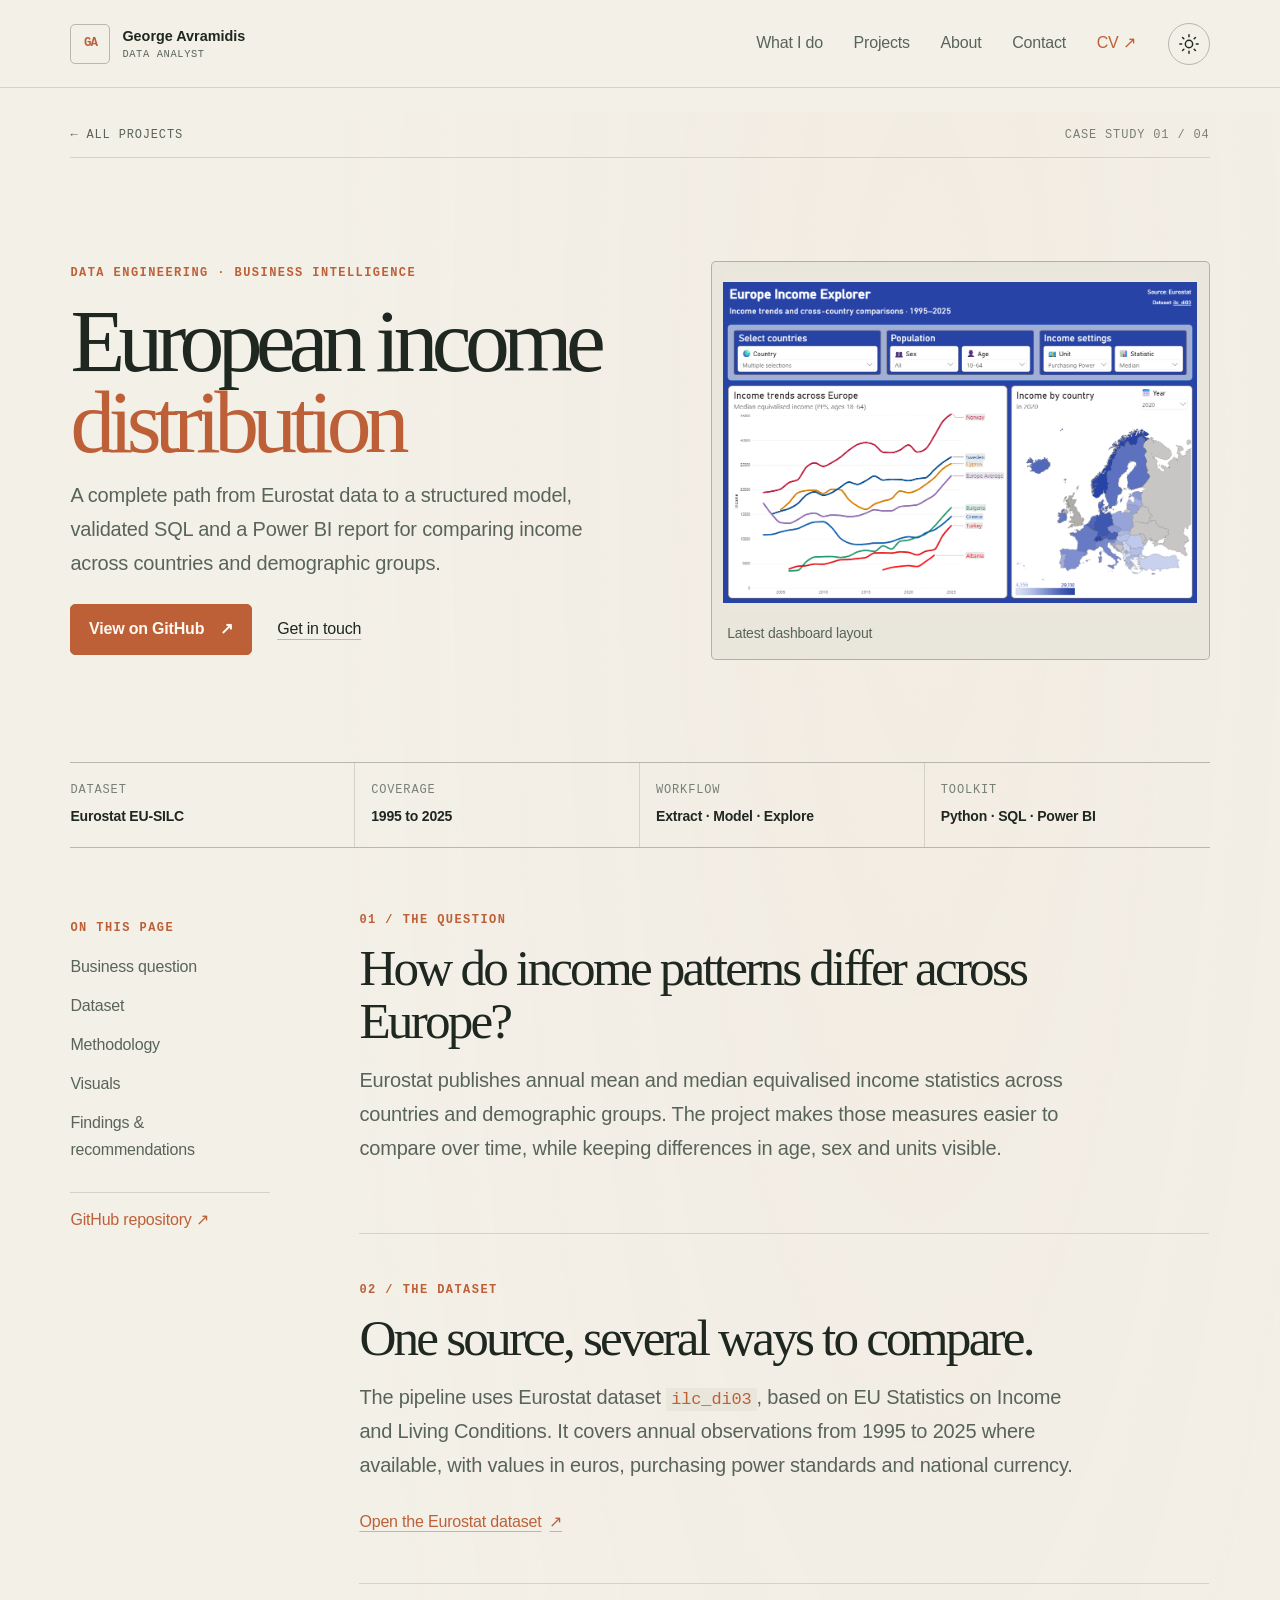
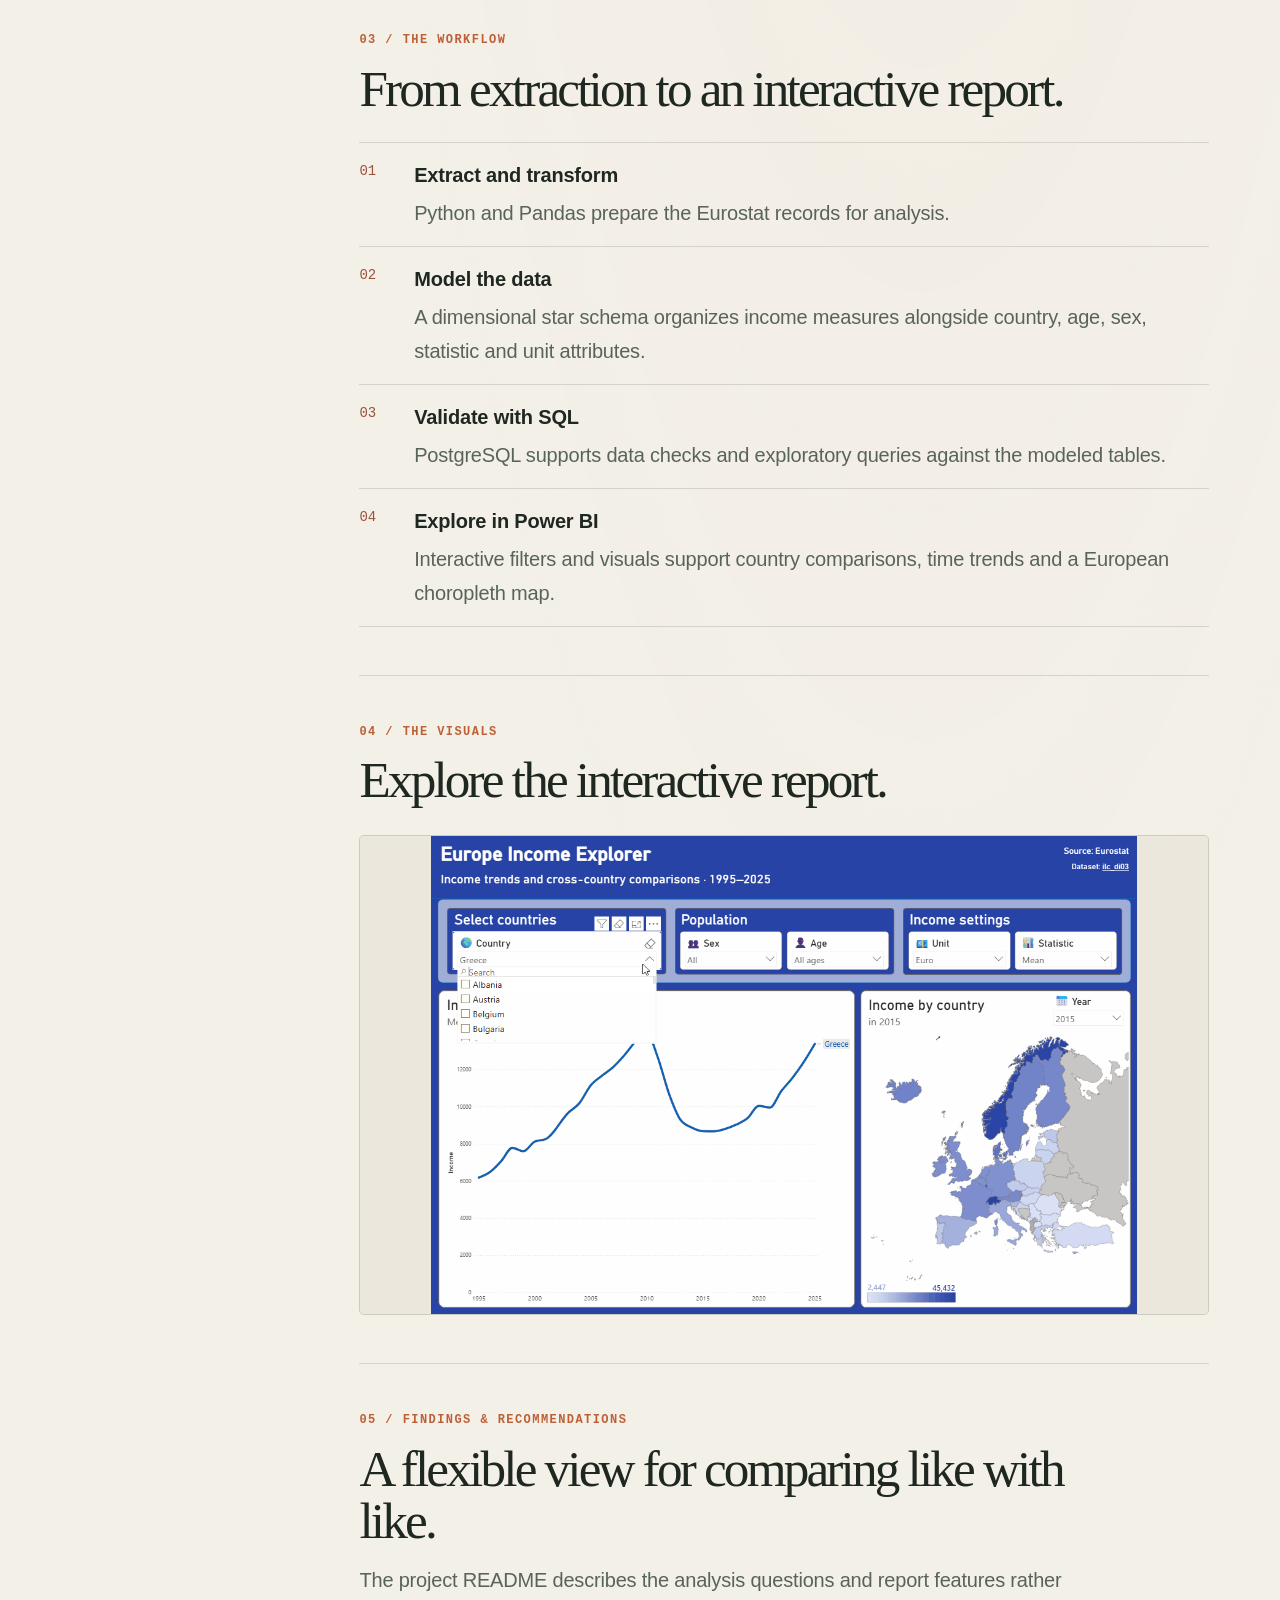
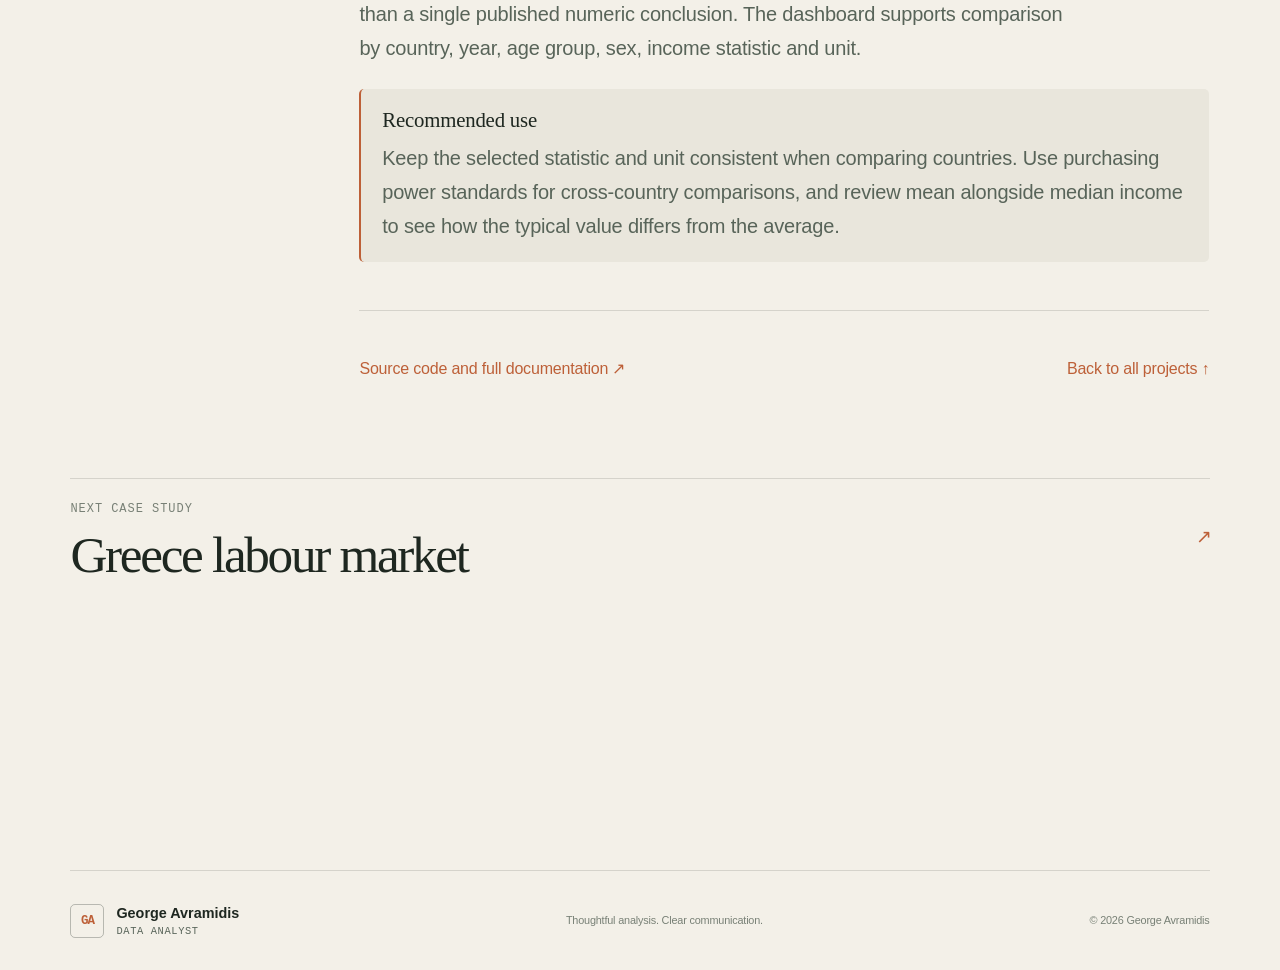
==== commit d6023efc: "Simplify projects section heading" ====
--- a/case-studies/eurostat-income-pipeline.html
+++ b/case-studies/eurostat-income-pipeline.html
@@ -7,7 +7,7 @@
   <meta name="description" content="A Python, Pandas, PostgreSQL and Power BI workflow for exploring Eurostat income distribution data across Europe.">
   <title>European Income Distribution Pipeline | George Avramidis</title>
   <link rel="icon" href="../assets/favicon.svg?v=ga" type="image/svg+xml">
-  <link rel="stylesheet" href="../styles.css?v=2026-11-27r">
+  <link rel="stylesheet" href="../styles.css?v=2026-11-27s">
   <script src="../script.js?v=2026-11-27d" defer></script>
 </head>
 <body>
--- a/styles.css
+++ b/styles.css
@@ -553,24 +553,19 @@
 }
 
 .project-heading {
+  display: block;
   max-width: none;
-  grid-template-columns: 1.2fr 0.8fr;
-  align-items: end;
-}
-
-.project-heading .eyebrow {
-  margin-bottom: 1rem;
-  font-size: 12px;
+  margin-bottom: 1.5rem;
 }
 
 .project-heading h2 {
-  max-width: 740px;
-}
-
-.project-heading .section-lead {
-  grid-column: auto;
-  margin: 0 0 0.4rem auto;
-  font-size: 20px;
+  max-width: none;
+}
+
+@media (min-width: 681px) {
+  .project-heading h2 {
+    white-space: nowrap;
+  }
 }
 
 .project-filters {
@@ -1591,6 +1586,10 @@
     margin-bottom: 2.2rem;
   }
 
+  .project-heading {
+    margin-bottom: 1.5rem;
+  }
+
   .section-heading .eyebrow {
     margin-bottom: 0.8rem;
     padding: 0;
@@ -1602,14 +1601,9 @@
     font-size: clamp(2.8rem, 13vw, 4rem);
   }
 
-  .section-lead,
-  .project-heading .section-lead {
+  .section-lead {
     margin: 0.9rem 0 0;
     font-size: 0.84rem;
-  }
-
-  .project-heading .section-lead {
-    font-size: 20px;
   }
 
   .services-grid {
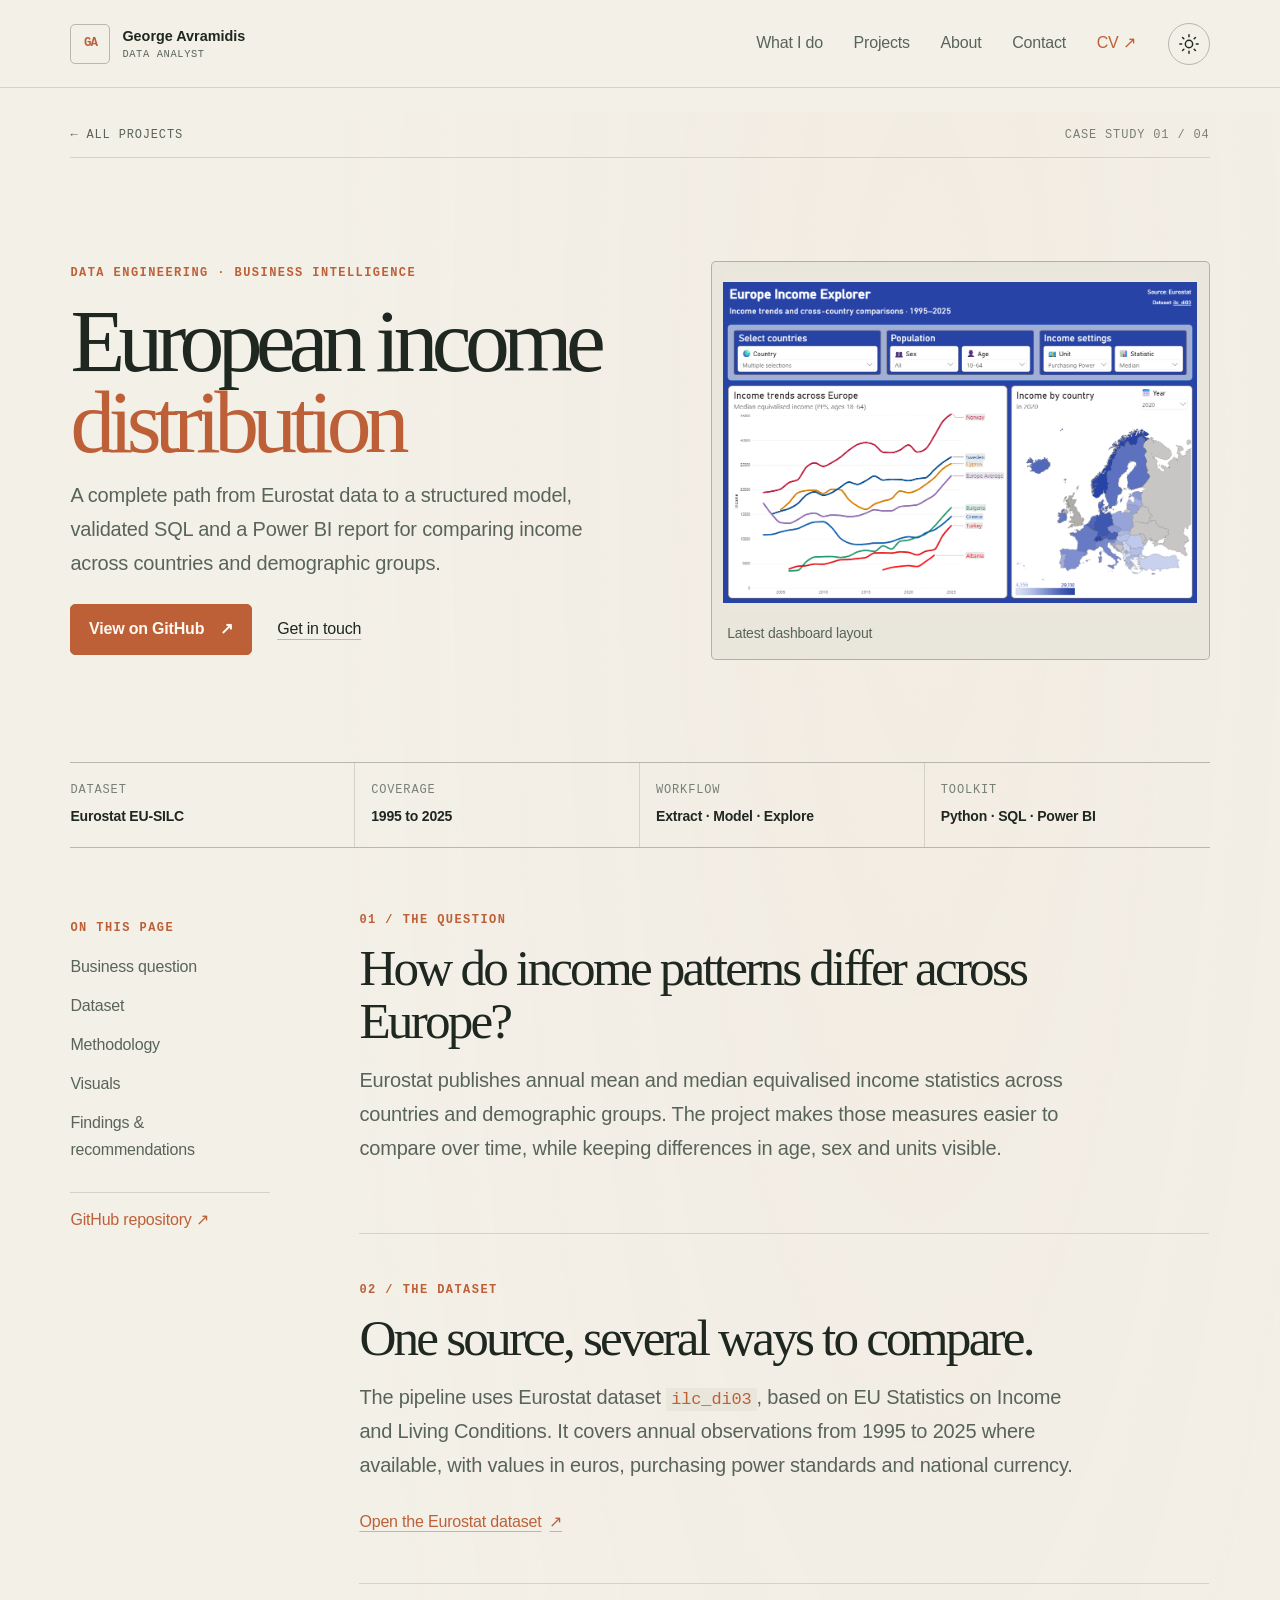
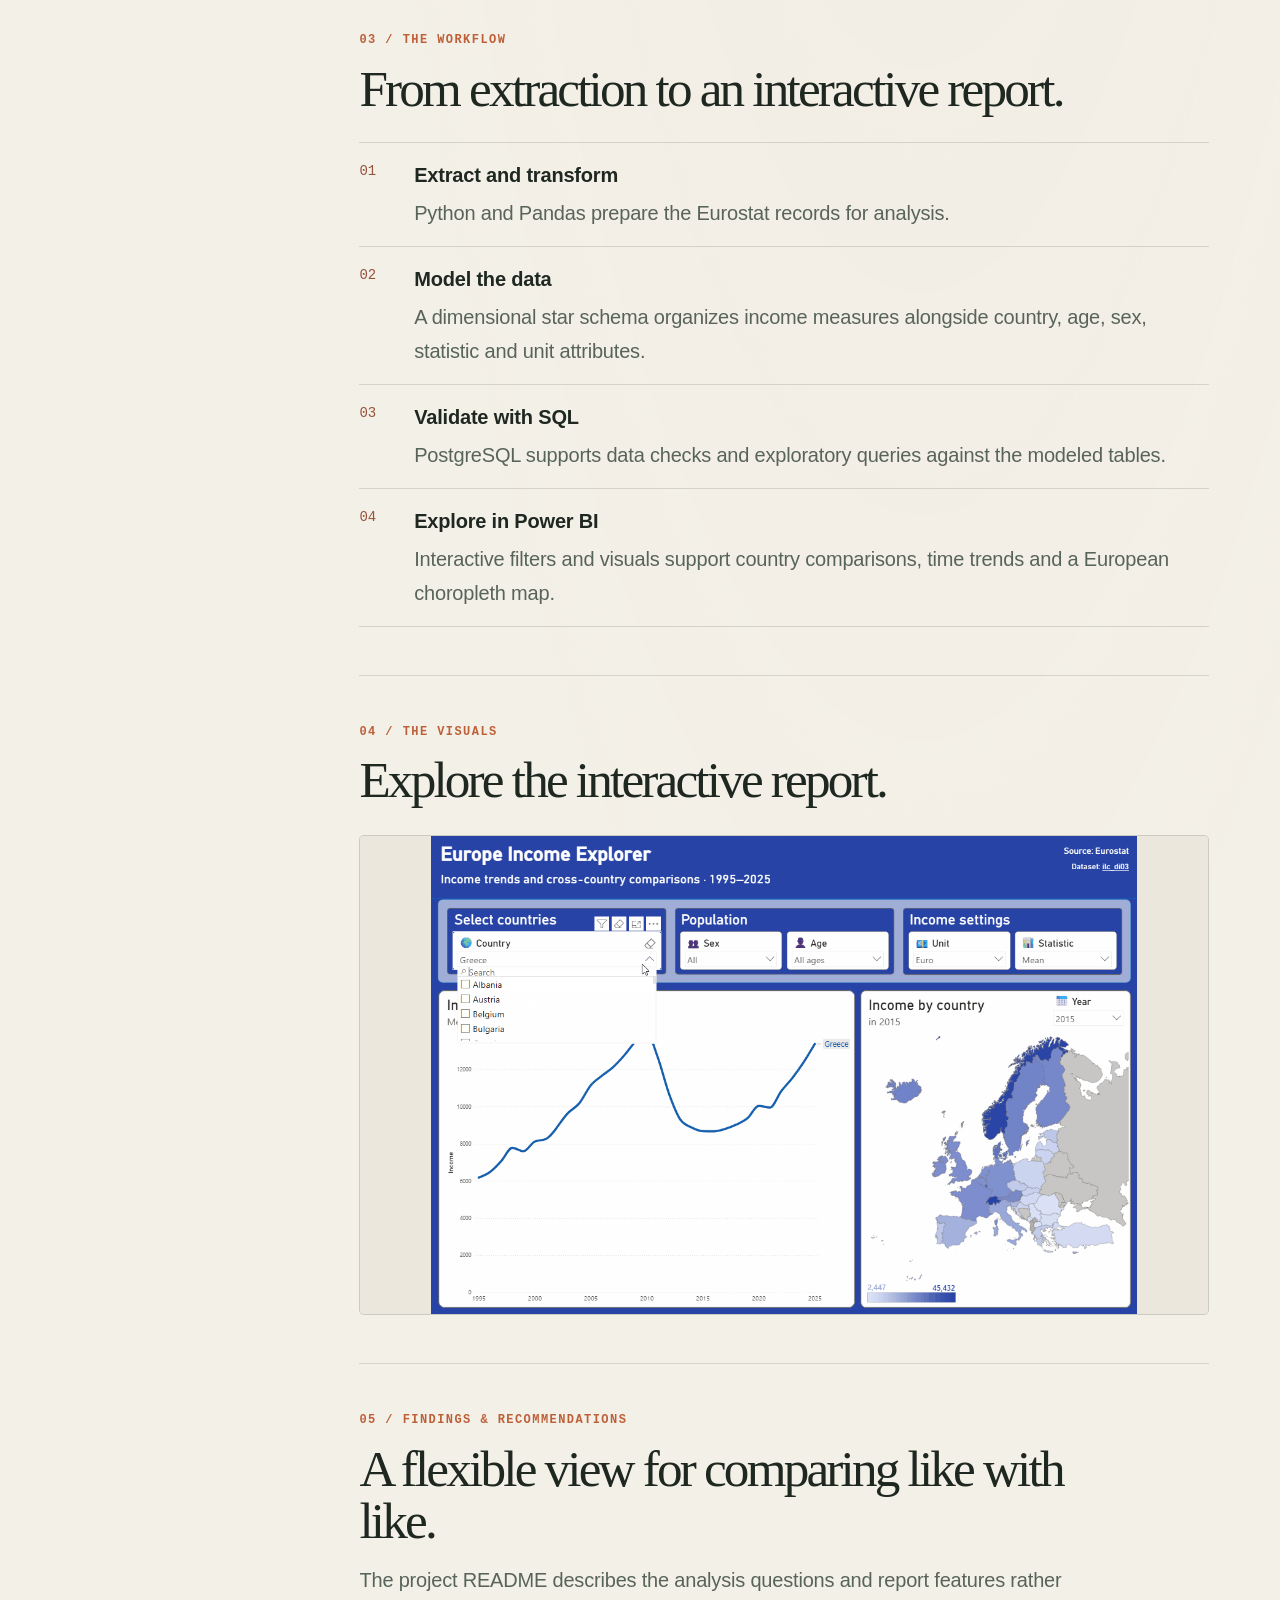
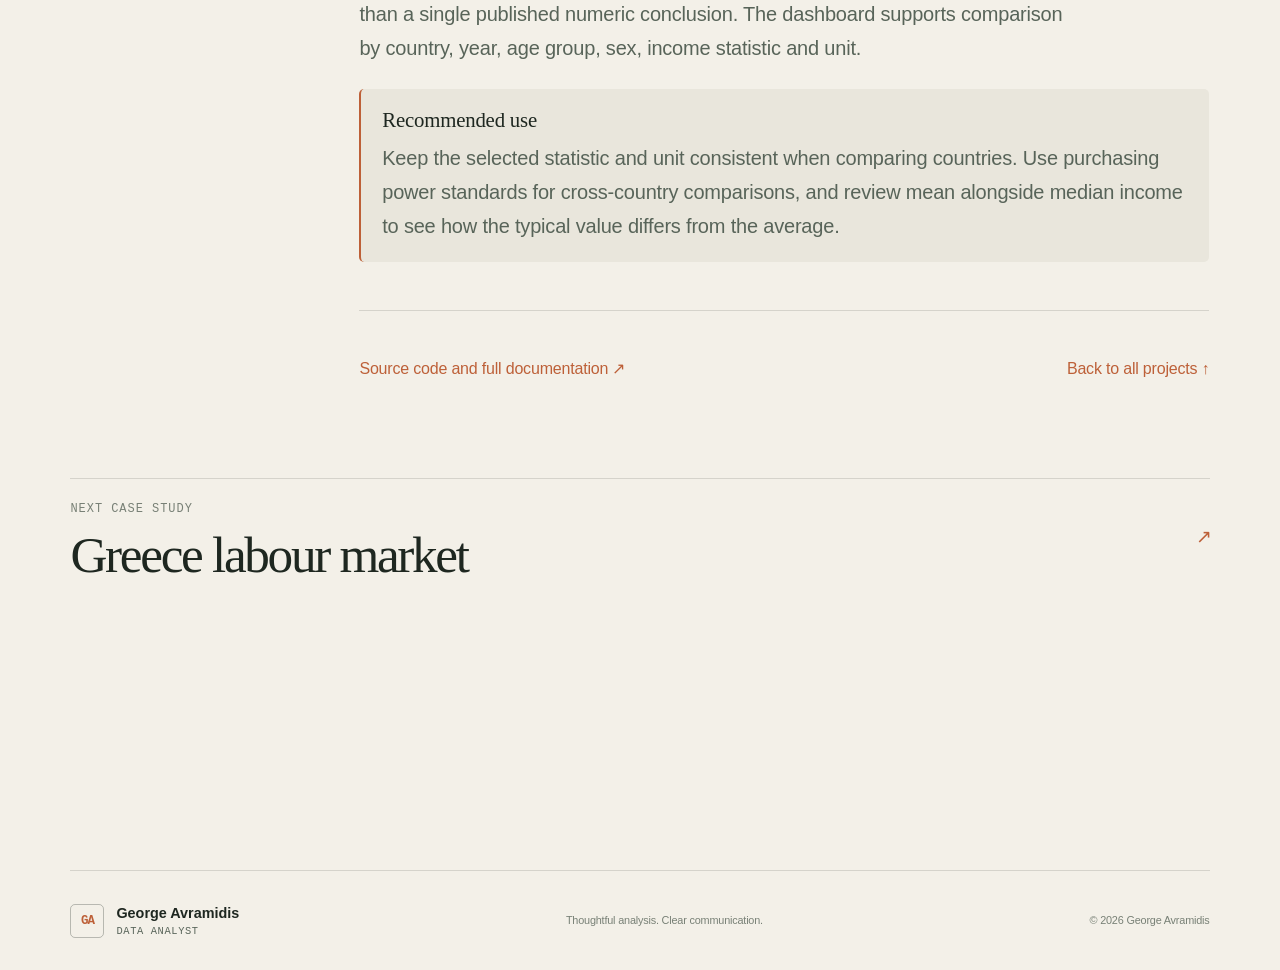
==== commit 9699eca4: "Tighten contact footer and show project counts" ====
--- a/case-studies/eurostat-income-pipeline.html
+++ b/case-studies/eurostat-income-pipeline.html
@@ -7,7 +7,7 @@
   <meta name="description" content="A Python, Pandas, PostgreSQL and Power BI workflow for exploring Eurostat income distribution data across Europe.">
   <title>European Income Distribution Pipeline | George Avramidis</title>
   <link rel="icon" href="../assets/favicon.svg?v=ga" type="image/svg+xml">
-  <link rel="stylesheet" href="../styles.css?v=2026-11-27s">
+  <link rel="stylesheet" href="../styles.css?v=2026-11-28t">
   <script src="../script.js?v=2026-11-27d" defer></script>
 </head>
 <body>
--- a/styles.css
+++ b/styles.css
@@ -885,6 +885,7 @@
   gap: clamp(2rem, 8vw, 8rem);
   padding-block: clamp(4rem, 8vw, 7.5rem);
   padding-top: var(--contact-spacing);
+  padding-bottom: 1.5rem;
   border-top: 1px solid var(--line);
 }
 
@@ -958,6 +959,10 @@
   gap: 1rem;
   margin-top: 14rem;
   border-top: 1px solid var(--line);
+}
+
+.site-footer.home-footer {
+  margin-top: 0;
 }
 
 .brand-footer .brand-mark {
@@ -1676,7 +1681,7 @@
     grid-template-columns: 1fr;
     gap: 2.6rem;
     padding-top: var(--contact-spacing);
-    padding-bottom: 4rem;
+    padding-bottom: 1.5rem;
   }
 
   .section-projects {
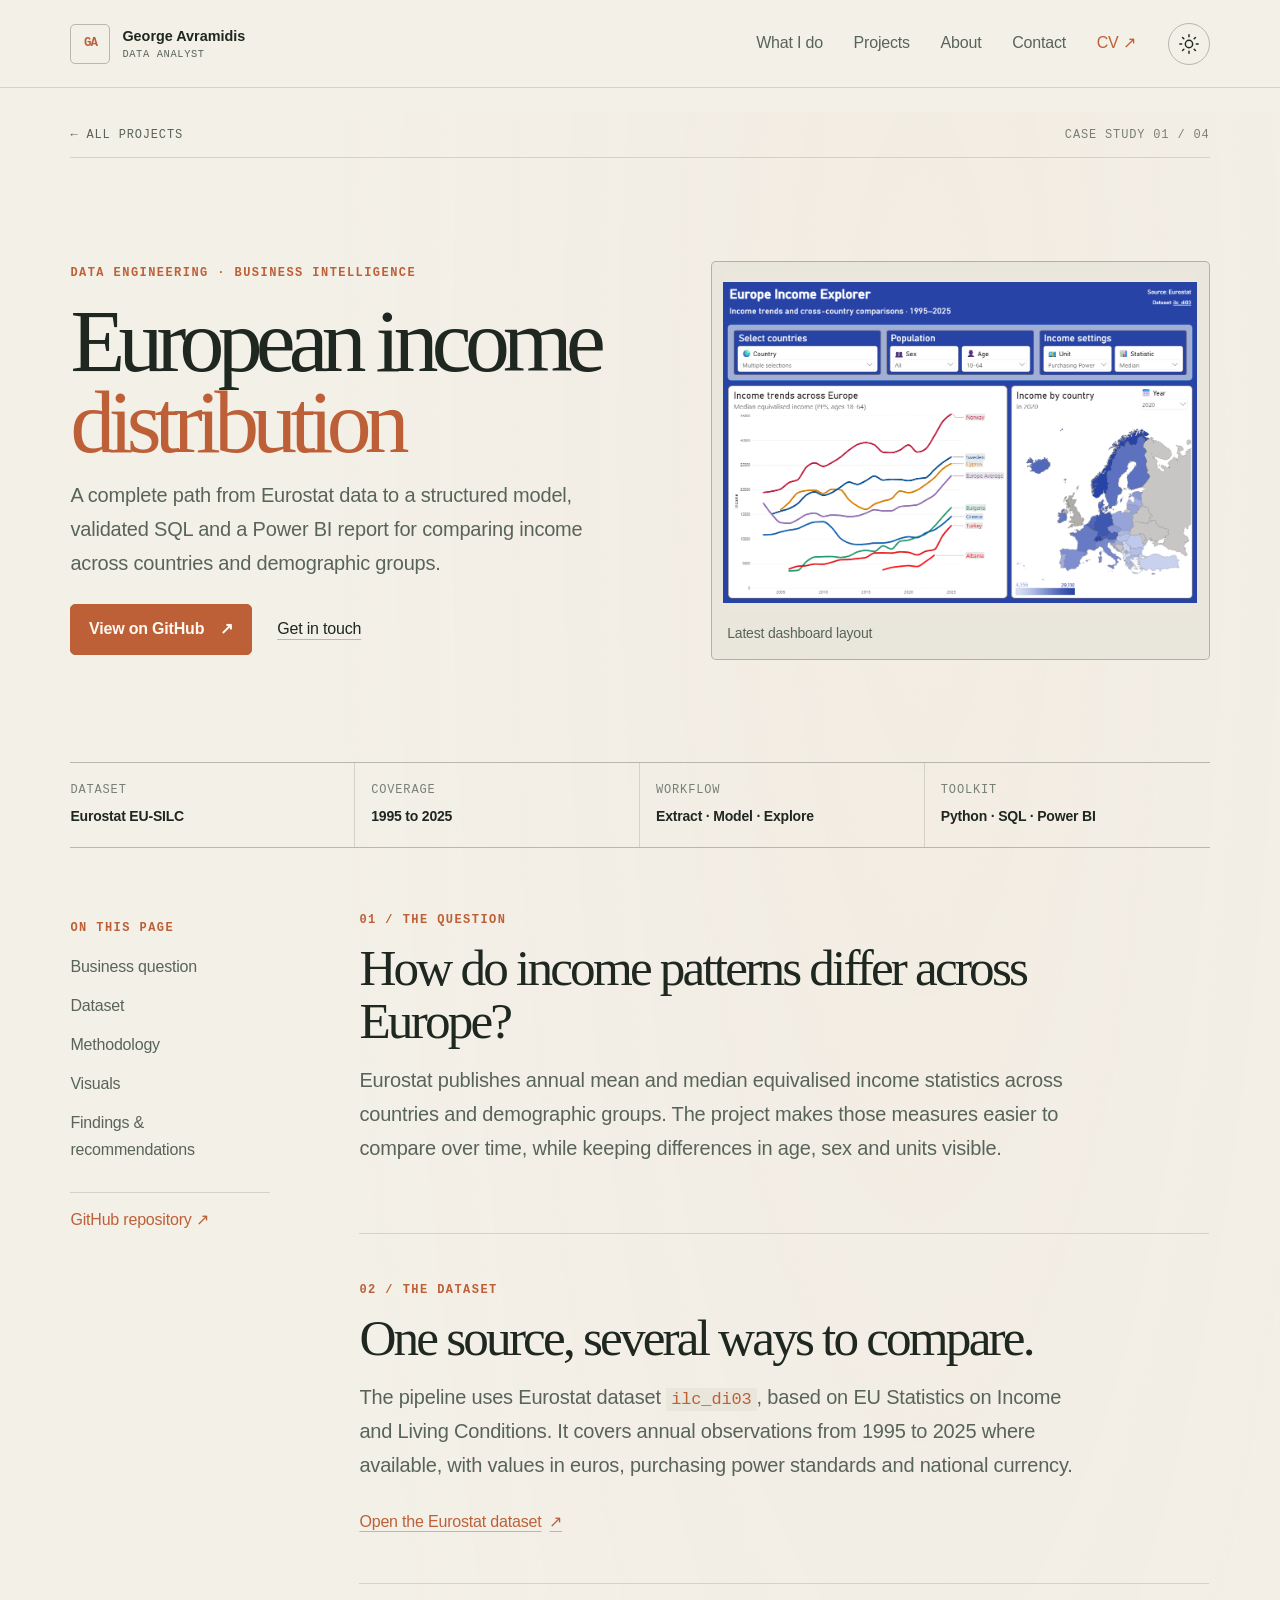
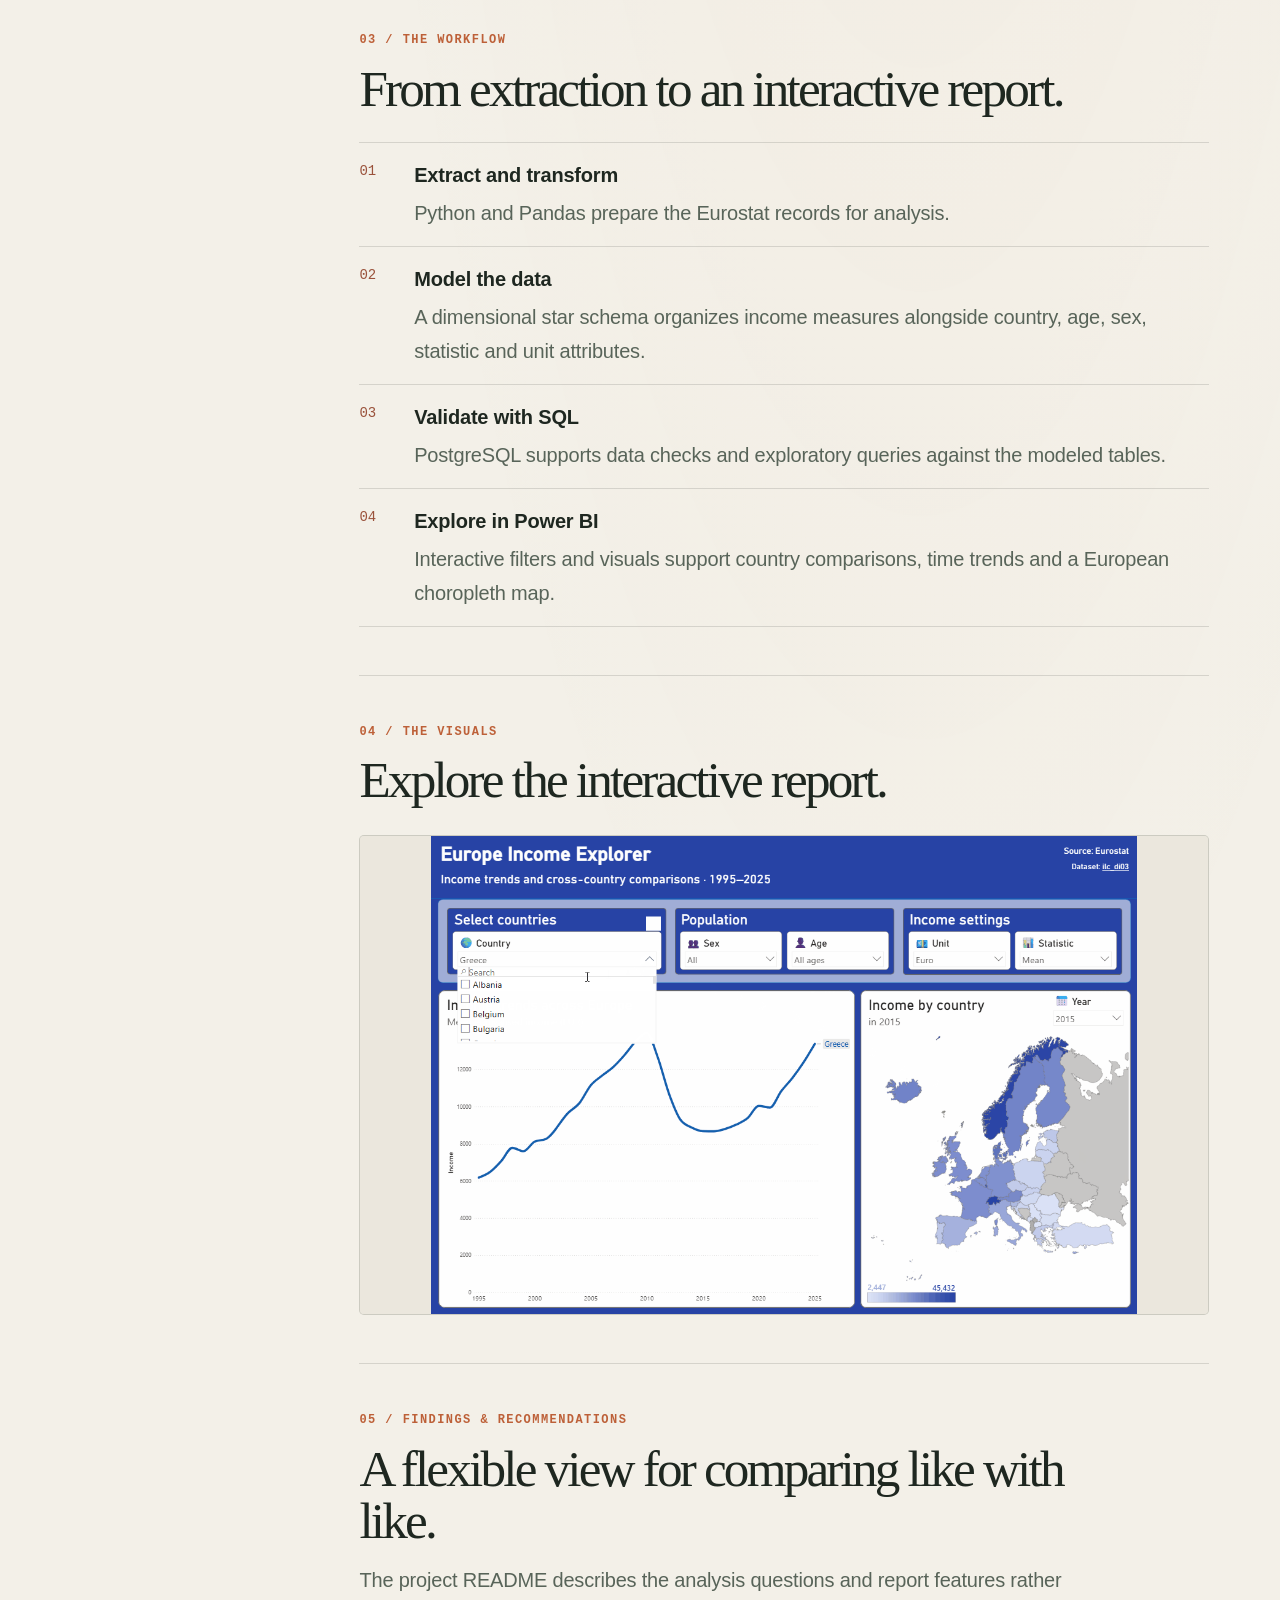
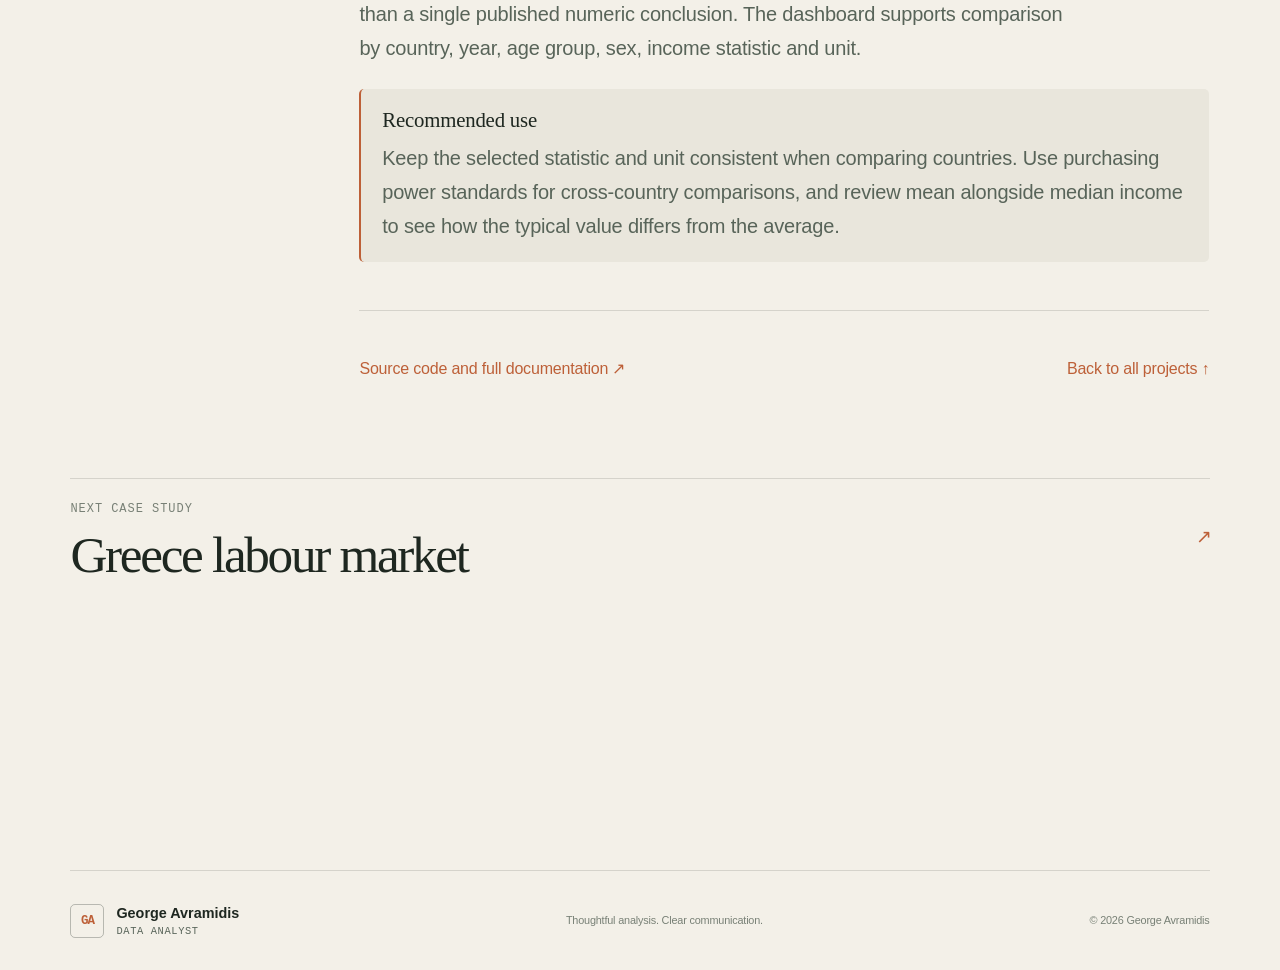
==== commit 1d1827d9: "Balance contact section vertical spacing" ====
--- a/case-studies/eurostat-income-pipeline.html
+++ b/case-studies/eurostat-income-pipeline.html
@@ -7,7 +7,7 @@
   <meta name="description" content="A Python, Pandas, PostgreSQL and Power BI workflow for exploring Eurostat income distribution data across Europe.">
   <title>European Income Distribution Pipeline | George Avramidis</title>
   <link rel="icon" href="../assets/favicon.svg?v=ga" type="image/svg+xml">
-  <link rel="stylesheet" href="../styles.css?v=2026-11-28t">
+  <link rel="stylesheet" href="../styles.css?v=2026-11-28u">
   <script src="../script.js?v=2026-11-27d" defer></script>
 </head>
 <body>
--- a/styles.css
+++ b/styles.css
@@ -885,7 +885,7 @@
   gap: clamp(2rem, 8vw, 8rem);
   padding-block: clamp(4rem, 8vw, 7.5rem);
   padding-top: var(--contact-spacing);
-  padding-bottom: 1.5rem;
+  padding-bottom: calc(var(--contact-spacing) + 1.5rem);
   border-top: 1px solid var(--line);
 }
 
@@ -1681,7 +1681,7 @@
     grid-template-columns: 1fr;
     gap: 2.6rem;
     padding-top: var(--contact-spacing);
-    padding-bottom: 1.5rem;
+    padding-bottom: calc(var(--contact-spacing) + 1.5rem);
   }
 
   .section-projects {
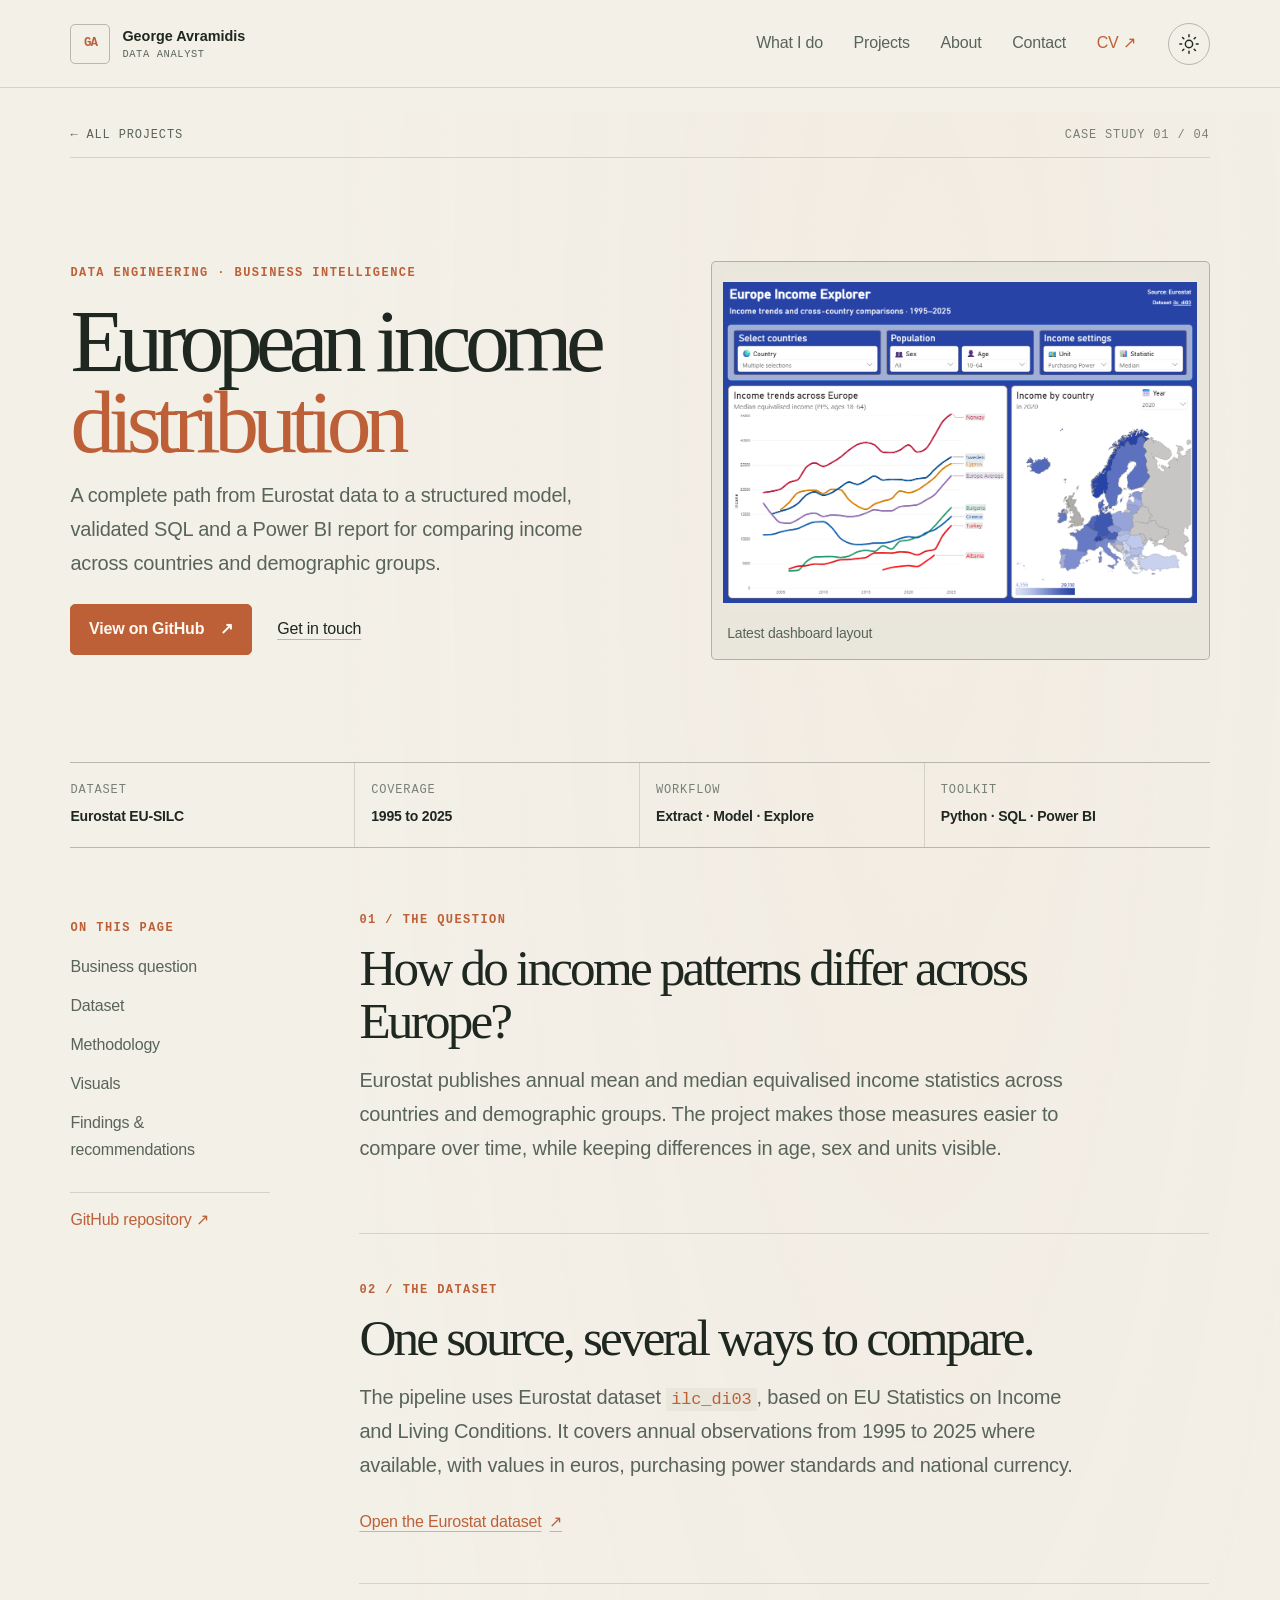
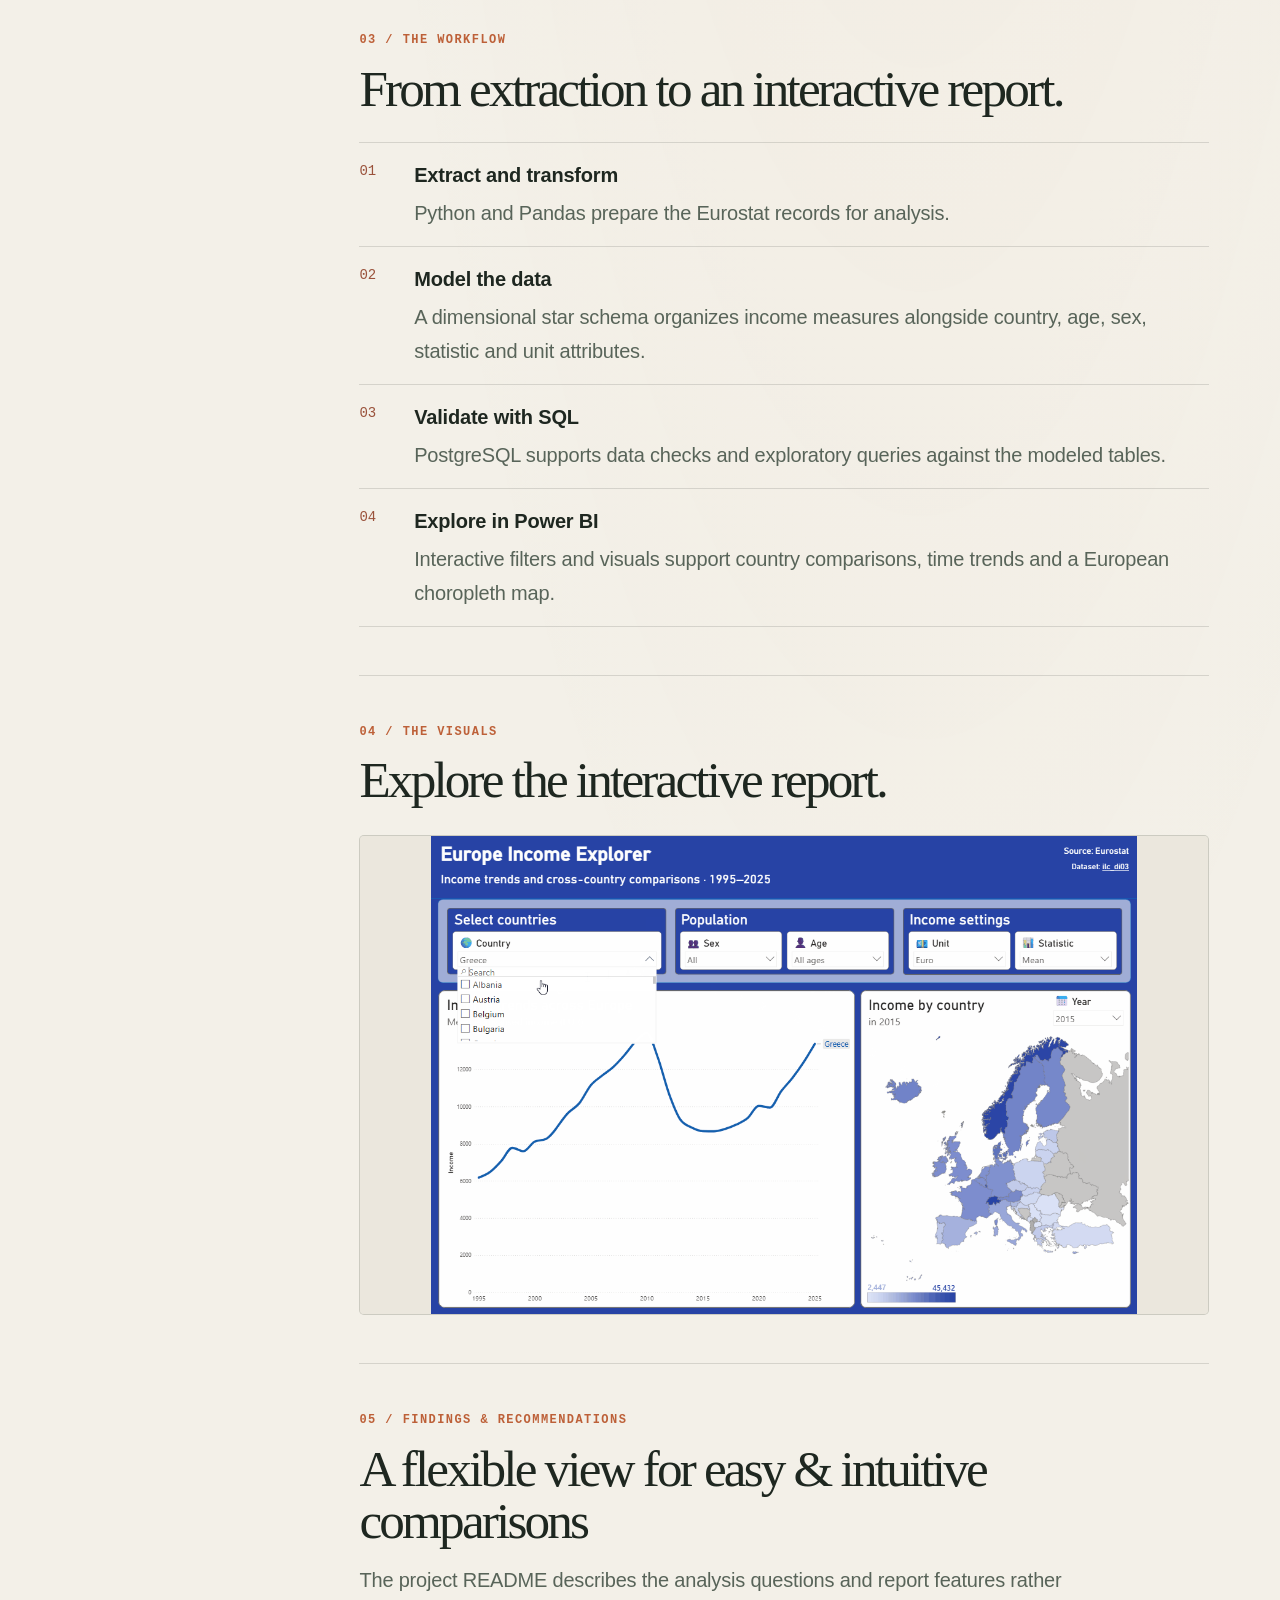
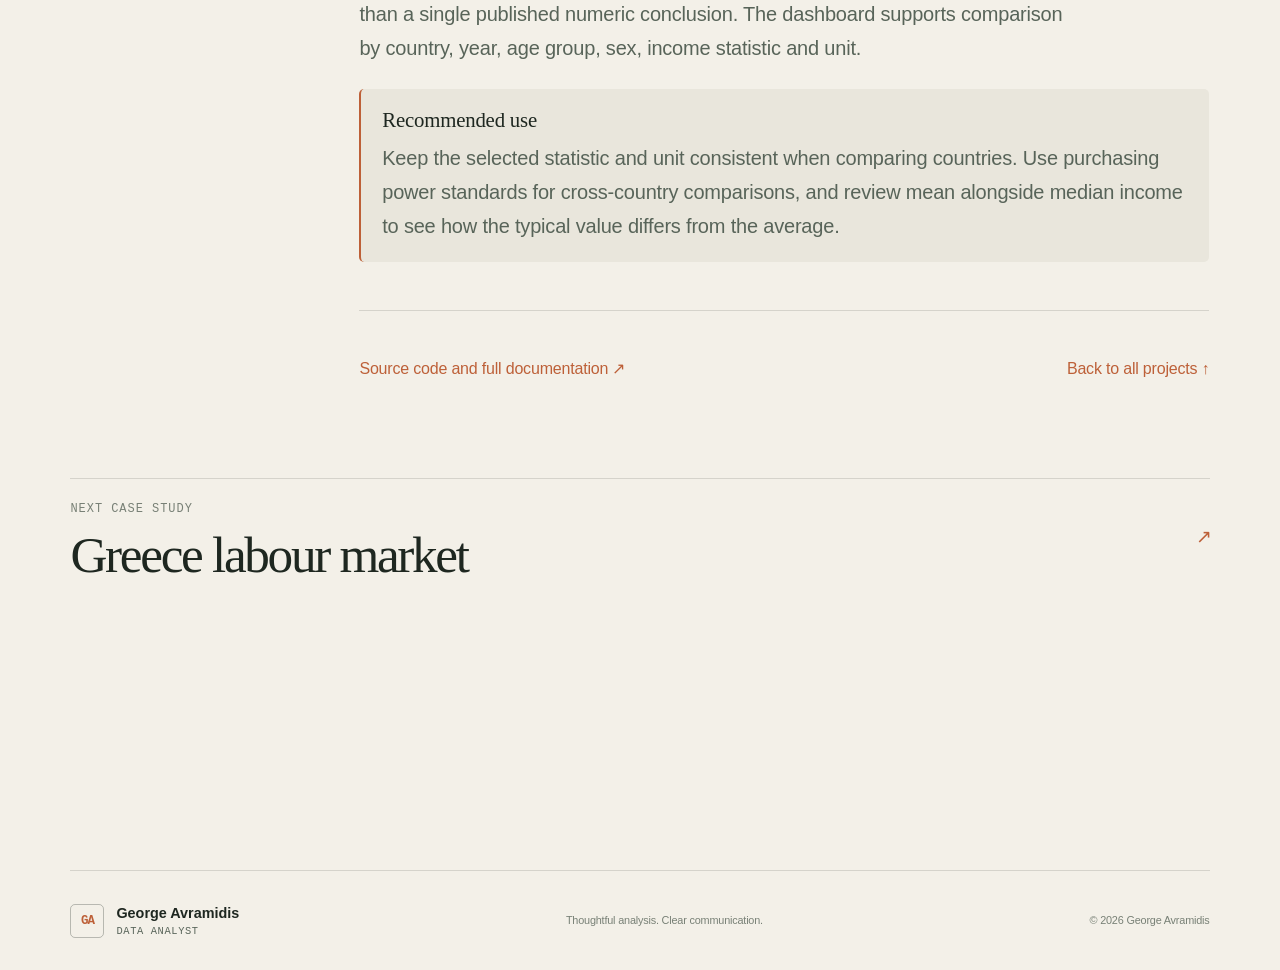
==== commit 87cea8a9: "Update Eurostat findings heading" ====
--- a/case-studies/eurostat-income-pipeline.html
+++ b/case-studies/eurostat-income-pipeline.html
@@ -83,7 +83,7 @@
         </section>
         <section class="case-section" id="findings">
           <p class="eyebrow">05 / Findings &amp; recommendations</p>
-          <h2>A flexible view for comparing like with like.</h2>
+          <h2>A flexible view for easy &amp; intuitive comparisons</h2>
           <p>The project README describes the analysis questions and report features rather than a single published numeric conclusion. The dashboard supports comparison by country, year, age group, sex, income statistic and unit.</p>
           <div class="insight-box">
             <h3>Recommended use</h3>
